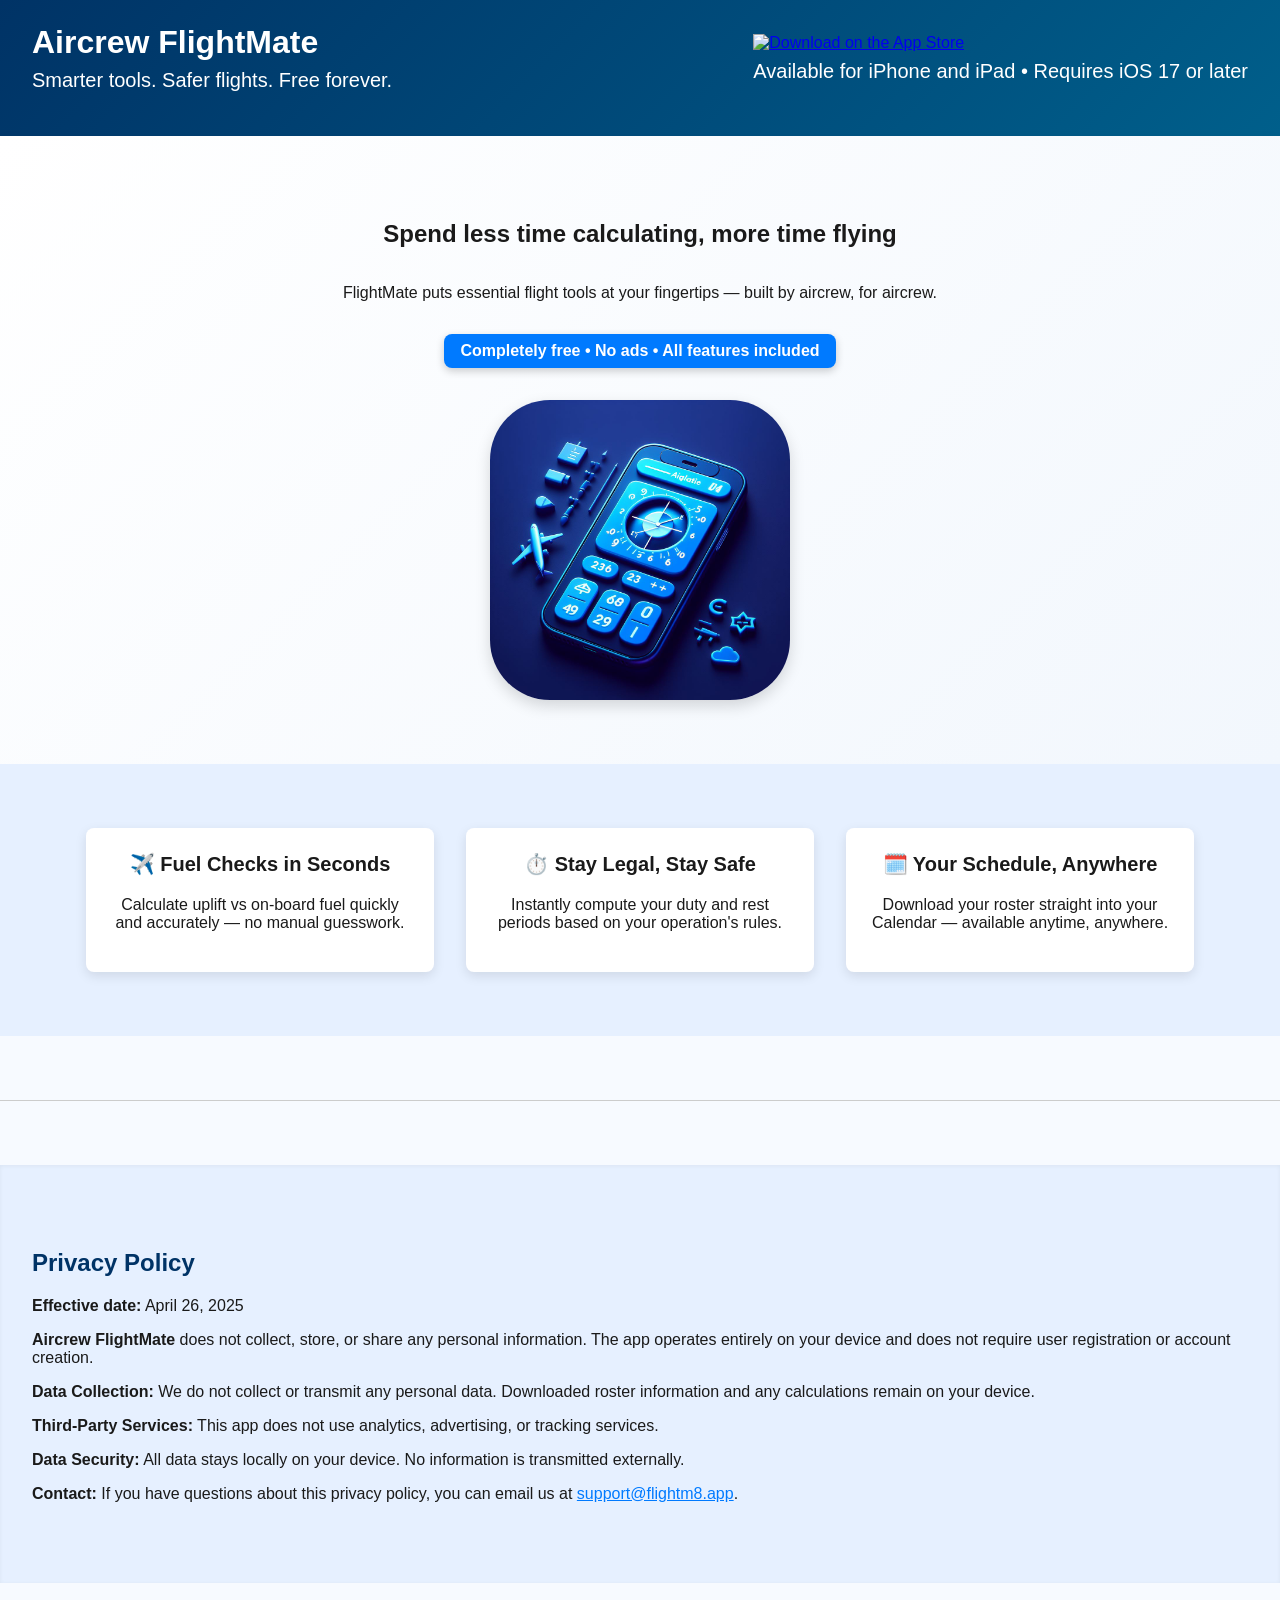
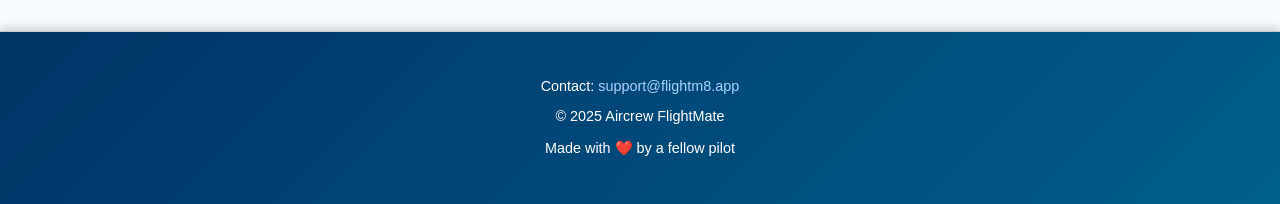
==== index.html @ 47597fb9 "Update index.html" ====
<!DOCTYPE html>
<html lang="en">
<head>
  <meta charset="UTF-8" />
  <meta name="viewport" content="width=device-width, initial-scale=1.0" />
  <title>Aircrew FlightMate</title>
  <style>
    body {
      font-family: -apple-system, BlinkMacSystemFont, 'Segoe UI', Roboto, Oxygen, Ubuntu, Cantarell, 'Open Sans', 'Helvetica Neue', sans-serif;
      margin: 0;
      padding: 0;
      background: #f7faff;
      color: #1a1a1a;
    }
    header {
      background: linear-gradient(135deg, #003366, #005f8b);
      color: white;
      padding: 1.5rem 2rem;
      display: flex;
      flex-direction: column;
      align-items: center;
      text-align: center;
      box-shadow: 0 4px 12px rgba(0, 0, 0, 0.15);
    }
    header h1 {
      font-size: 2rem;
      margin: 0;
    }
    header p {
      margin-top: 0.5rem;
      font-size: 1.25rem;
      font-weight: 400;
    }
    header .appstore-badge {
      margin-top: 1rem;
    }
    @media (min-width: 600px) {
      header {
        flex-direction: row;
        justify-content: space-between;
        align-items: center;
        text-align: left;
      }
      header .appstore-badge {
        margin-top: 0;
      }
    }
    .hero {
      display: flex;
      flex-direction: column;
      align-items: center;
      text-align: center;
      padding: 4rem 2rem;
      background: linear-gradient(135deg, #ffffff, #f2f7fd);
      box-shadow: 0 4px 12px rgba(0, 0, 0, 0.05);
    }
    .hero img {
      width: 300px;
      height: 300px;
      margin-top: 2rem;
      border-radius: 20%;
      box-shadow: 0 6px 15px rgba(0, 0, 0, 0.15);
      object-fit: cover;
      animation: float 6s ease-in-out infinite;
    }
    .hero .free-badge {
      background: #007aff;
      color: white;
      padding: 0.5rem 1rem;
      border-radius: 8px;
      margin-top: 1rem;
      font-weight: 600;
      display: inline-block;
      box-shadow: 0 3px 8px rgba(0, 0, 0, 0.2);
    }
    @keyframes float {
      0% { transform: translatey(0px); }
      50% { transform: translatey(-8px); }
      100% { transform: translatey(0px); }
    }
    .features {
      display: flex;
      flex-wrap: wrap;
      justify-content: center;
      padding: 3rem 2rem;
      background: #e6f0ff;
    }
    .feature {
      max-width: 300px;
      margin: 1rem;
      background: white;
      border-radius: 8px;
      padding: 1.5rem;
      text-align: center;
      box-shadow: 0 4px 12px rgba(0, 0, 0, 0.1);
      transition: transform 0.3s ease, box-shadow 0.3s ease;
    }
    .feature:hover {
      transform: translateY(-5px);
      box-shadow: 0 8px 20px rgba(0, 0, 0, 0.15);
    }
    .feature h3 {
      margin-top: 0;
      font-size: 1.25rem;
    }
    footer {
      background: linear-gradient(135deg, #003366, #005f8b);
      color: white;
      padding: 2rem;
      text-align: center;
      margin-top: 3rem;
      border-top: 1px solid #ccc;
      font-size: 0.9rem;
      box-shadow: 0 -4px 8px rgba(0, 0, 0, 0.15);
    }
    footer a {
      color: #aad4ff;
      text-decoration: none;
    }
    hr {
      border: none;
      border-top: 1px solid #ccc;
      margin: 4rem 0;
    }
    section#privacy {
      padding: 4rem 2rem;
      background: #e6f0ff;
      text-align: left;
      box-shadow: inset 0 1px 4px rgba(0, 0, 0, 0.05);
    }
    section#privacy h2 {
      color: #003366;
    }
  </style>
</head>
<body>
  <header>
    <div>
      <h1>Aircrew FlightMate</h1>
      <p>Smarter tools. Safer flights. Free forever.</p>
    </div>
    <div class="appstore-badge">
      <a href="https://apps.apple.com/app/id6739976699" target="_blank" rel="noopener">
        <img src="https://tools.applemediaservices.com/api/badges/download-on-the-app-store/black/en-us?size=250x83" alt="Download on the App Store">
      </a>
      <p>Available for iPhone and iPad • Requires iOS 17 or later</p>
    </div>
  </header>

  <section class="hero">
    <h2>Spend less time calculating, more time flying</h2>
    <p>FlightMate puts essential flight tools at your fingertips — built by aircrew, for aircrew.</p>
    <div class="free-badge">Completely free • No ads • All features included</div>
    <img src="icon.jpg" alt="App Icon" />
  </section>

  <section class="features">
    <div class="feature">
      <h3>✈️ Fuel Checks in Seconds</h3>
      <p>Calculate uplift vs on-board fuel quickly and accurately — no manual guesswork.</p>
    </div>
    <div class="feature">
      <h3>⏱️ Stay Legal, Stay Safe</h3>
      <p>Instantly compute your duty and rest periods based on your operation's rules.</p>
    </div>
    <div class="feature">
      <h3>🗓️ Your Schedule, Anywhere</h3>
      <p>Download your roster straight into your Calendar — available anytime, anywhere.</p>
    </div>
  </section>

  <hr>

  <section id="privacy">
    <h2>Privacy Policy</h2>
    <p><strong>Effective date:</strong> April 26, 2025</p>
    <p><strong>Aircrew FlightMate</strong> does not collect, store, or share any personal information. The app operates entirely on your device and does not require user registration or account creation.</p>
    <p><strong>Data Collection:</strong> We do not collect or transmit any personal data. Downloaded roster information and any calculations remain on your device.</p>
    <p><strong>Third-Party Services:</strong> This app does not use analytics, advertising, or tracking services.</p>
    <p><strong>Data Security:</strong> All data stays locally on your device. No information is transmitted externally.</p>
    <p><strong>Contact:</strong> If you have questions about this privacy policy, you can email us at <a href="mailto:support@flightm8.app" style="color: #007aff;">support@flightm8.app</a>.</p>
  </section>

  <footer>
    <p>Contact: <a href="mailto:support@flightm8.app">support@flightm8.app</a></p>
    <p>&copy; 2025 Aircrew FlightMate</p>
    <p style="margin-top: 1rem;">Made with ❤️ by a fellow pilot</p>
  </footer>
</body>
</html>
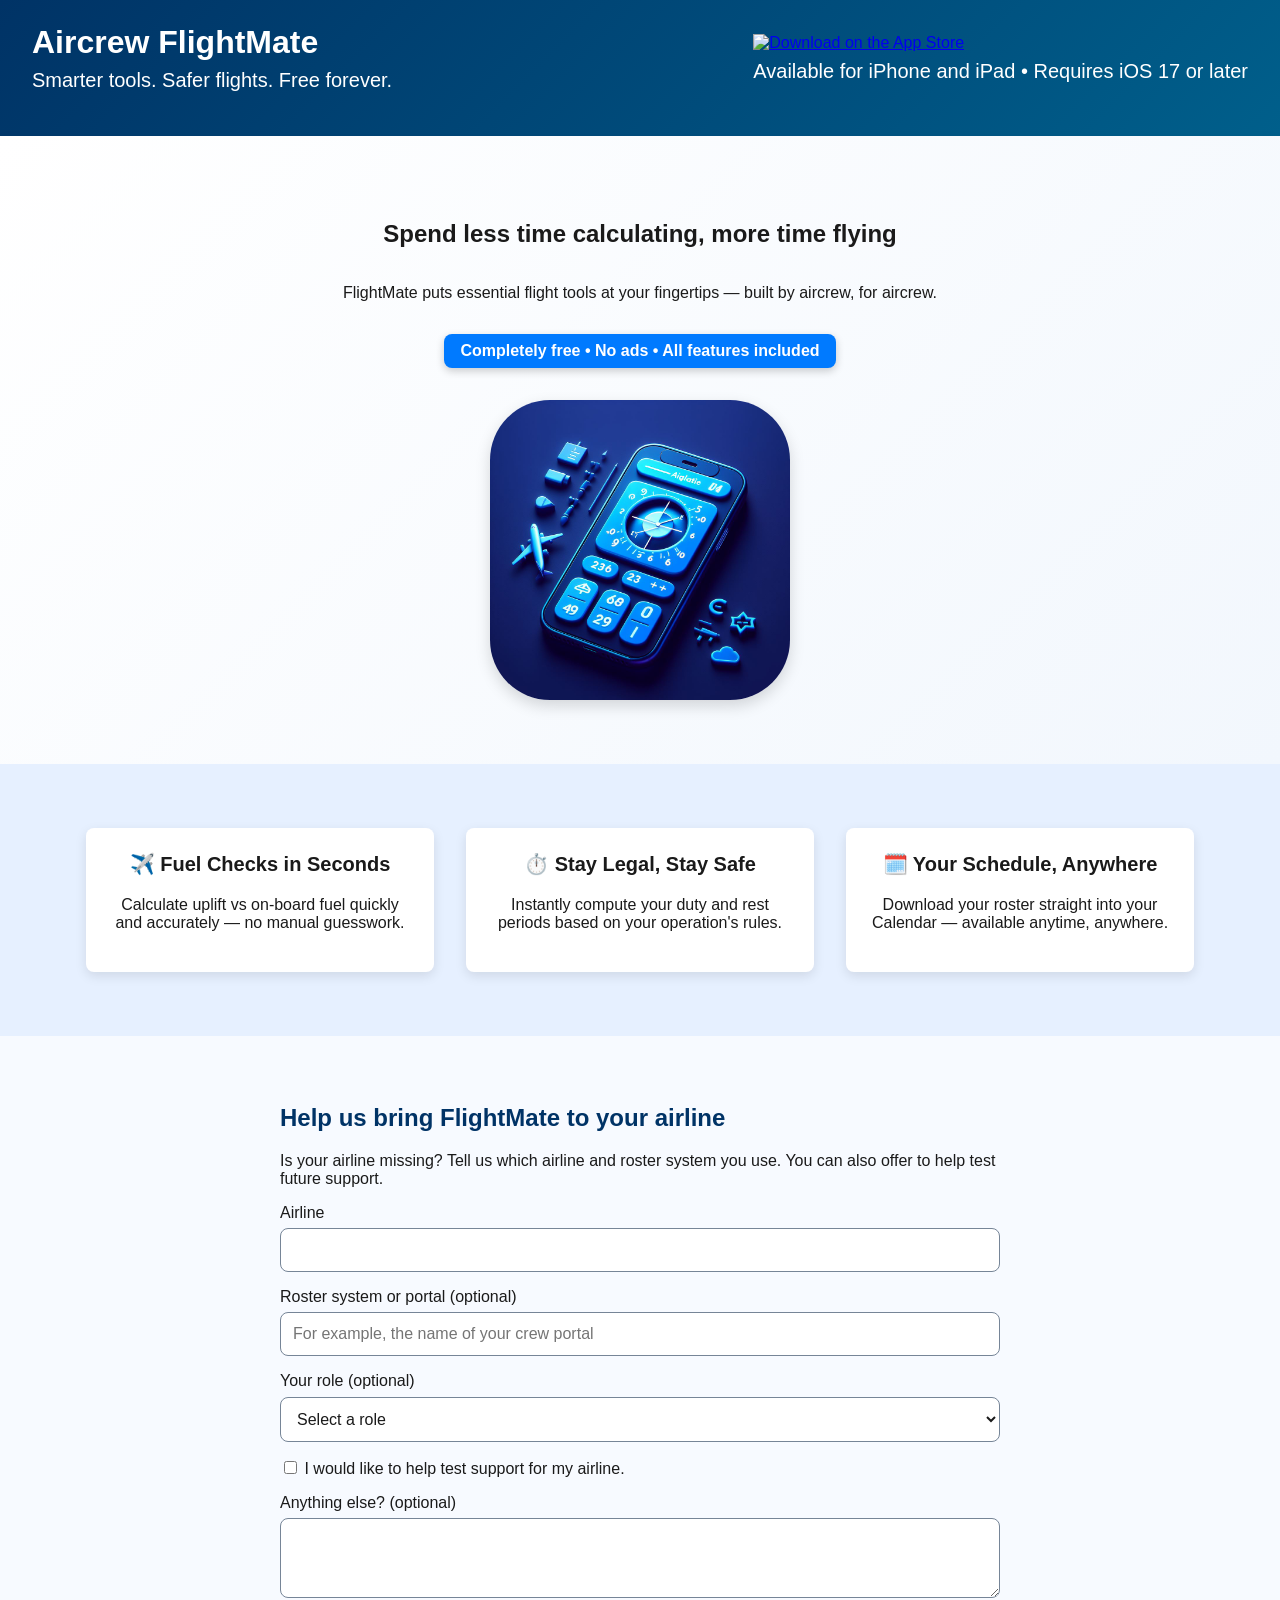
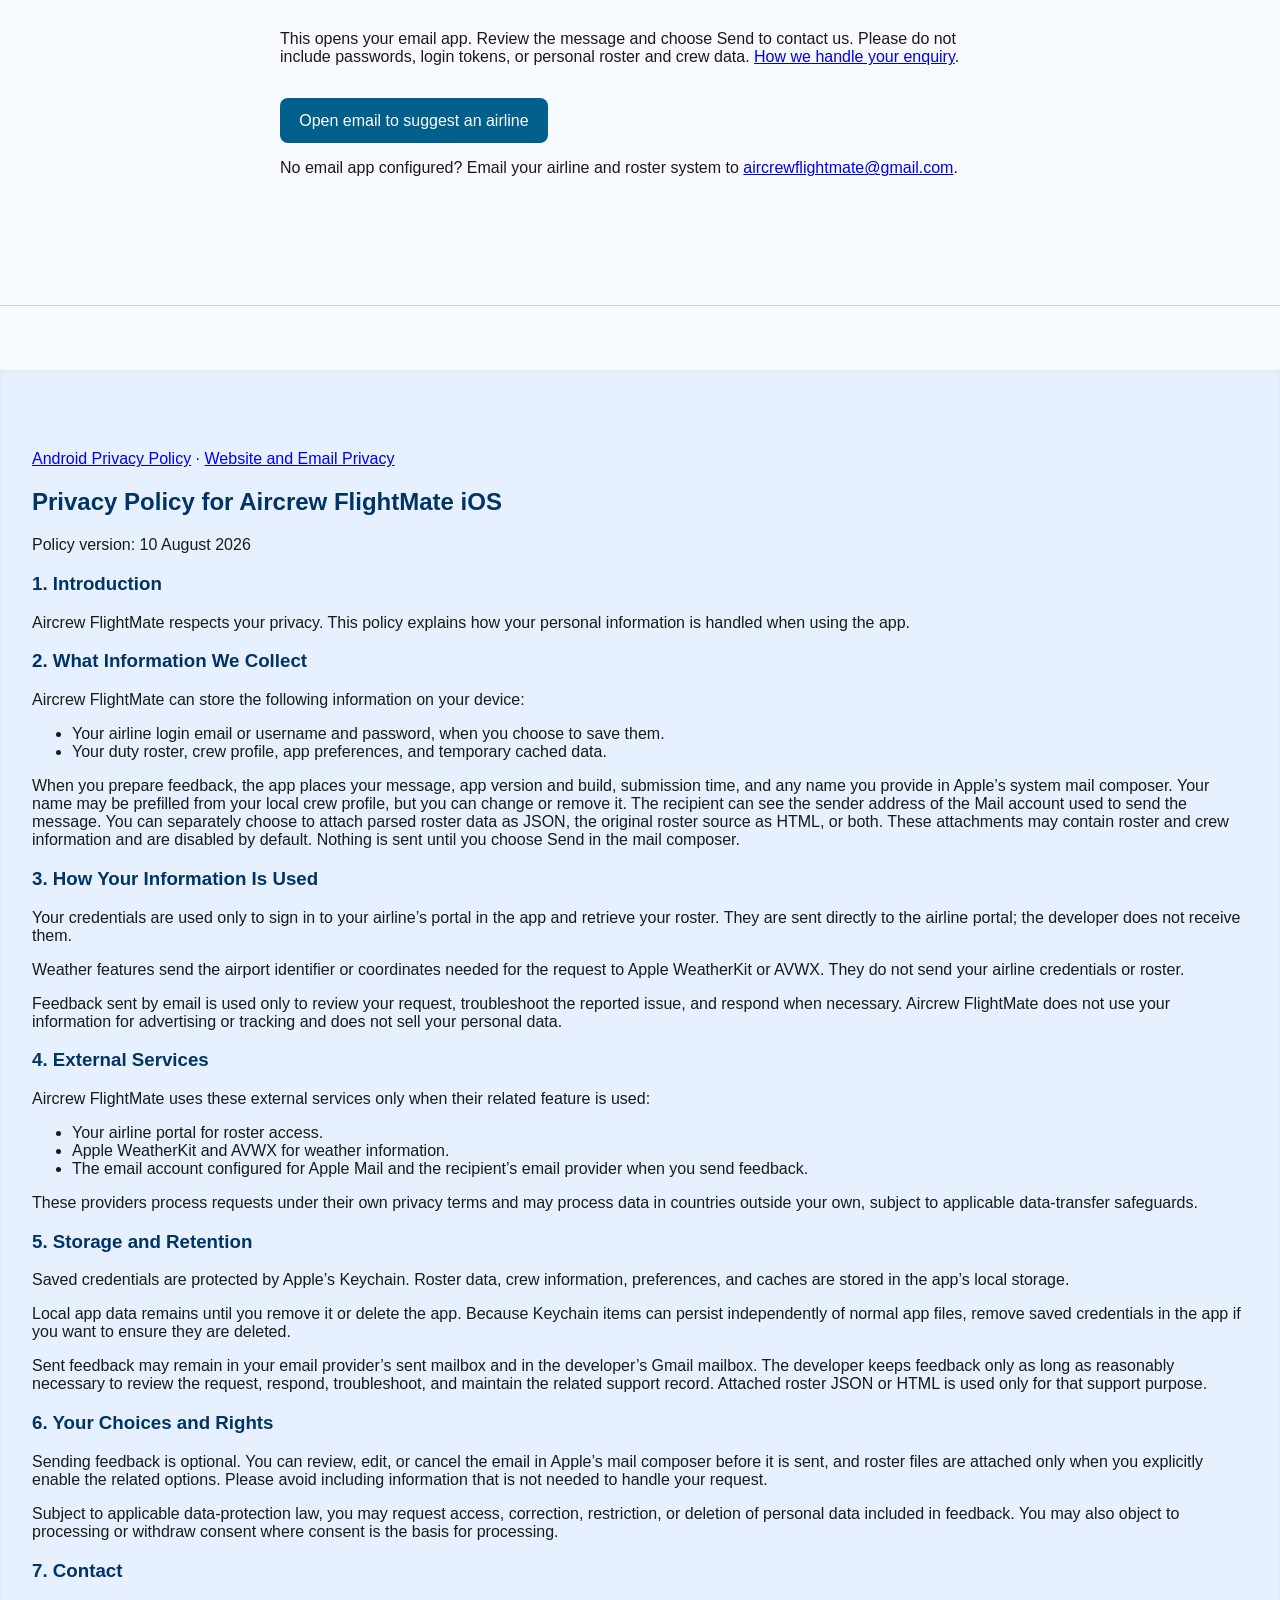
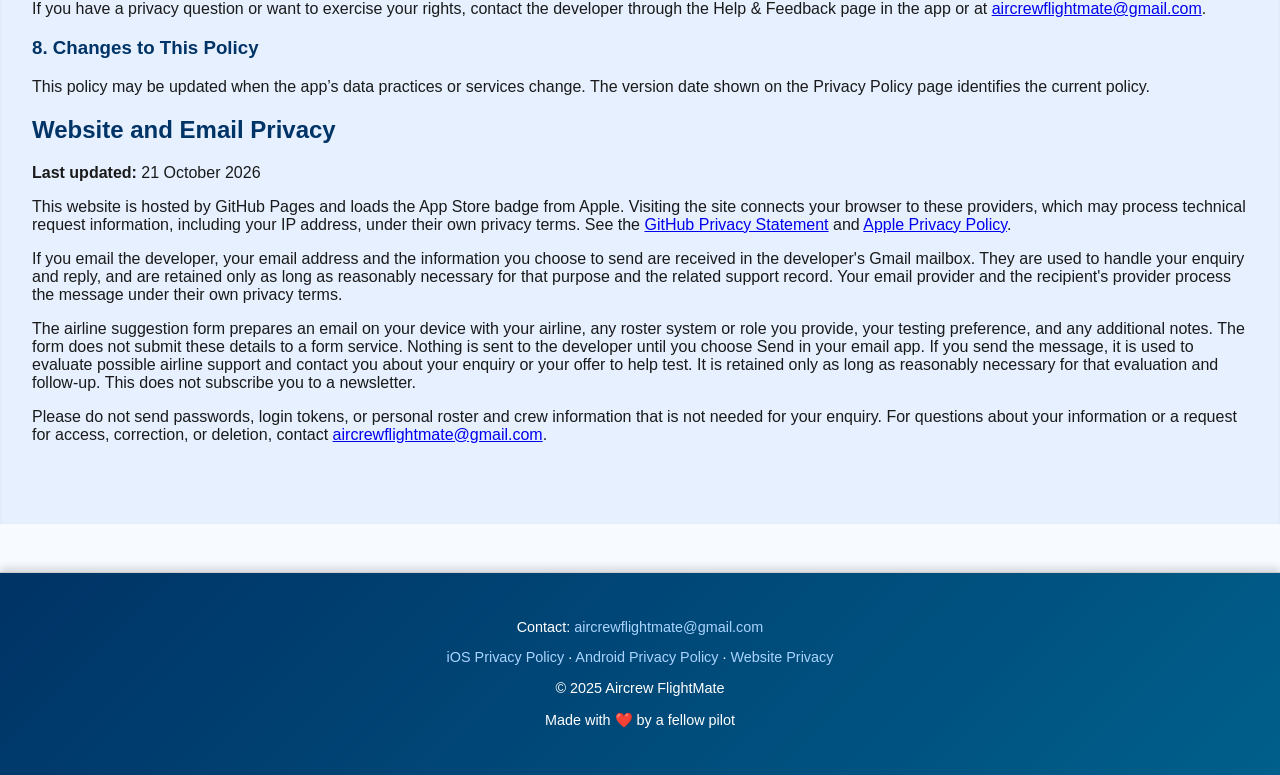
==== commit c9a441ae: "Update privacy policies and add airline suggestions Align the iOS privacy policy with the app projec" ====
--- a/index.html
+++ b/index.html
@@ -128,9 +128,41 @@
       text-align: left;
       box-shadow: inset 0 1px 4px rgba(0, 0, 0, 0.05);
     }
-    section#privacy h2 {
+    section#privacy h2, section#privacy h3 {
       color: #003366;
     }
+    .airline-request {
+      max-width: 720px;
+      margin: 0 auto;
+      padding: 3rem 2rem;
+    }
+    .airline-request h2 { color: #003366; }
+    .airline-request form { display: grid; gap: 1rem; }
+    .airline-request label { display: grid; gap: 0.4rem; }
+    .airline-request input[type="text"],
+    .airline-request select,
+    .airline-request textarea {
+      box-sizing: border-box;
+      width: 100%;
+      padding: 0.75rem;
+      border: 1px solid #768597;
+      border-radius: 8px;
+      background: white;
+      color: inherit;
+      font: inherit;
+    }
+    .airline-request .tester-choice { display: block; }
+    .airline-request button {
+      justify-self: start;
+      padding: 0.85rem 1.2rem;
+      border: 0;
+      border-radius: 8px;
+      background: #005f8b;
+      color: white;
+      font: inherit;
+      cursor: pointer;
+    }
+    .airline-request :focus-visible { outline: 3px solid #007aff; outline-offset: 3px; }
   </style>
 </head>
 <body>
@@ -169,22 +201,119 @@
     </div>
   </section>
 
+  <section class="airline-request" id="suggest-airline" aria-labelledby="airline-heading">
+    <h2 id="airline-heading">Help us bring FlightMate to your airline</h2>
+    <p>Is your airline missing? Tell us which airline and roster system you use. You can also offer to help test future support.</p>
+    <form id="airline-form" action="mailto:aircrewflightmate@gmail.com" method="post" enctype="text/plain" aria-describedby="airline-email-note">
+      <label for="airline">Airline
+        <input id="airline" name="airline" type="text" required pattern=".*\S.*" title="Enter your airline's name." maxlength="100" autocomplete="organization">
+      </label>
+      <label for="roster-system">Roster system or portal (optional)
+        <input id="roster-system" name="roster-system" type="text" maxlength="120" placeholder="For example, the name of your crew portal">
+      </label>
+      <label for="crew-role">Your role (optional)
+        <select id="crew-role" name="crew-role">
+          <option value="">Select a role</option>
+          <option>Pilot</option>
+          <option>Cabin crew</option>
+          <option>Other</option>
+        </select>
+      </label>
+      <label class="tester-choice" for="help-test">
+        <input id="help-test" name="help-test" type="checkbox"> I would like to help test support for my airline.
+      </label>
+      <label for="airline-notes">Anything else? (optional)
+        <textarea id="airline-notes" name="airline-notes" rows="3" maxlength="600"></textarea>
+      </label>
+      <p id="airline-email-note">This opens your email app. Review the message and choose Send to contact us. Please do not include passwords, login tokens, or personal roster and crew data. <a href="#website-privacy">How we handle your enquiry</a>.</p>
+      <button type="submit">Open email to suggest an airline</button>
+    </form>
+    <p>No email app configured? Email your airline and roster system to <a href="mailto:aircrewflightmate@gmail.com?subject=New%20airline%20support%20request">aircrewflightmate@gmail.com</a>.</p>
+  </section>
+
   <hr>
 
   <section id="privacy">
-    <h2>Privacy Policy</h2>
-    <p><strong>Effective date:</strong> April 26, 2025</p>
-    <p><strong>Aircrew FlightMate</strong> does not collect, store, or share any personal information. The app operates entirely on your device and does not require user registration or account creation.</p>
-    <p><strong>Data Collection:</strong> We do not collect or transmit any personal data. Downloaded roster information and any calculations remain on your device.</p>
-    <p><strong>Third-Party Services:</strong> This app does not use analytics, advertising, or tracking services.</p>
-    <p><strong>Data Security:</strong> All data stays locally on your device. No information is transmitted externally.</p>
-    <p><strong>Contact:</strong> If you have questions about this privacy policy, you can email us at <a href="mailto:support@flightm8.app" style="color: #007aff;">support@flightm8.app</a>.</p>
+    <p><a href="privacy-android.html">Android Privacy Policy</a> · <a href="#website-privacy">Website and Email Privacy</a></p>
+    <h2>Privacy Policy for Aircrew FlightMate iOS</h2>
+    <p class="date">Policy version: 10 August 2026</p>
+
+    <h3>1. Introduction</h3>
+    <p>Aircrew FlightMate respects your privacy. This policy explains how your personal information is handled when using the app.</p>
+
+    <h3>2. What Information We Collect</h3>
+    <p>Aircrew FlightMate can store the following information on your device:</p>
+    <ul>
+      <li>Your airline login email or username and password, when you choose to save them.</li>
+      <li>Your duty roster, crew profile, app preferences, and temporary cached data.</li>
+    </ul>
+    <p>When you prepare feedback, the app places your message, app version and build, submission time, and any name you provide in Apple’s system mail composer. Your name may be prefilled from your local crew profile, but you can change or remove it. The recipient can see the sender address of the Mail account used to send the message. You can separately choose to attach parsed roster data as JSON, the original roster source as HTML, or both. These attachments may contain roster and crew information and are disabled by default. Nothing is sent until you choose Send in the mail composer.</p>
+
+    <h3>3. How Your Information Is Used</h3>
+    <p>Your credentials are used only to sign in to your airline’s portal in the app and retrieve your roster. They are sent directly to the airline portal; the developer does not receive them.</p>
+    <p>Weather features send the airport identifier or coordinates needed for the request to Apple WeatherKit or AVWX. They do not send your airline credentials or roster.</p>
+    <p>Feedback sent by email is used only to review your request, troubleshoot the reported issue, and respond when necessary. Aircrew FlightMate does not use your information for advertising or tracking and does not sell your personal data.</p>
+
+    <h3>4. External Services</h3>
+    <p>Aircrew FlightMate uses these external services only when their related feature is used:</p>
+    <ul>
+      <li>Your airline portal for roster access.</li>
+      <li>Apple WeatherKit and AVWX for weather information.</li>
+      <li>The email account configured for Apple Mail and the recipient’s email provider when you send feedback.</li>
+    </ul>
+    <p>These providers process requests under their own privacy terms and may process data in countries outside your own, subject to applicable data-transfer safeguards.</p>
+
+    <h3>5. Storage and Retention</h3>
+    <p>Saved credentials are protected by Apple’s Keychain. Roster data, crew information, preferences, and caches are stored in the app’s local storage.</p>
+    <p>Local app data remains until you remove it or delete the app. Because Keychain items can persist independently of normal app files, remove saved credentials in the app if you want to ensure they are deleted.</p>
+    <p>Sent feedback may remain in your email provider’s sent mailbox and in the developer’s Gmail mailbox. The developer keeps feedback only as long as reasonably necessary to review the request, respond, troubleshoot, and maintain the related support record. Attached roster JSON or HTML is used only for that support purpose.</p>
+
+    <h3>6. Your Choices and Rights</h3>
+    <p>Sending feedback is optional. You can review, edit, or cancel the email in Apple’s mail composer before it is sent, and roster files are attached only when you explicitly enable the related options. Please avoid including information that is not needed to handle your request.</p>
+    <p>Subject to applicable data-protection law, you may request access, correction, restriction, or deletion of personal data included in feedback. You may also object to processing or withdraw consent where consent is the basis for processing.</p>
+
+    <h3>7. Contact</h3>
+    <p>If you have a privacy question or want to exercise your rights, contact the developer through the Help &amp; Feedback page in the app or at <a href="mailto:aircrewflightmate@gmail.com">aircrewflightmate@gmail.com</a>.</p>
+
+    <h3>8. Changes to This Policy</h3>
+    <p>This policy may be updated when the app’s data practices or services change. The version date shown on the Privacy Policy page identifies the current policy.</p>
+
+    <h2 id="website-privacy">Website and Email Privacy</h2>
+    <p><strong>Last updated:</strong> 21 October 2026</p>
+    <p>This website is hosted by GitHub Pages and loads the App Store badge from Apple. Visiting the site connects your browser to these providers, which may process technical request information, including your IP address, under their own privacy terms. See the <a href="https://docs.github.com/en/site-policy/privacy-policies/github-general-privacy-statement">GitHub Privacy Statement</a> and <a href="https://www.apple.com/legal/privacy/">Apple Privacy Policy</a>.</p>
+    <p>If you email the developer, your email address and the information you choose to send are received in the developer's Gmail mailbox. They are used to handle your enquiry and reply, and are retained only as long as reasonably necessary for that purpose and the related support record. Your email provider and the recipient's provider process the message under their own privacy terms.</p>
+    <p>The airline suggestion form prepares an email on your device with your airline, any roster system or role you provide, your testing preference, and any additional notes. The form does not submit these details to a form service. Nothing is sent to the developer until you choose Send in your email app. If you send the message, it is used to evaluate possible airline support and contact you about your enquiry or your offer to help test. It is retained only as long as reasonably necessary for that evaluation and follow-up. This does not subscribe you to a newsletter.</p>
+    <p>Please do not send passwords, login tokens, or personal roster and crew information that is not needed for your enquiry. For questions about your information or a request for access, correction, or deletion, contact <a href="mailto:aircrewflightmate@gmail.com">aircrewflightmate@gmail.com</a>.</p>
   </section>
 
   <footer>
-    <p>Contact: <a href="mailto:support@flightm8.app">support@flightm8.app</a></p>
+    <p>Contact: <a href="mailto:aircrewflightmate@gmail.com">aircrewflightmate@gmail.com</a></p>
+    <p><a href="#privacy">iOS Privacy Policy</a> · <a href="privacy-android.html">Android Privacy Policy</a> · <a href="#website-privacy">Website Privacy</a></p>
     <p>&copy; 2025 Aircrew FlightMate</p>
     <p style="margin-top: 1rem;">Made with ❤️ by a fellow pilot</p>
   </footer>
+  <script>
+    /** Opens a user-reviewable airline enquiry in the visitor's email app without submitting form data to a server. */
+    function prepareAirlineEmail(event) {
+      event.preventDefault();
+      const form = event.currentTarget;
+      const fields = new FormData(form);
+      const body = [
+        'Hello Aircrew FlightMate,',
+        '',
+        'I would like to suggest support for this airline:',
+        'Airline: ' + fields.get('airline').trim(),
+        'Roster system or portal: ' + (fields.get('roster-system').trim() || 'Not provided'),
+        'Role: ' + (fields.get('crew-role') || 'Not provided'),
+        'I would like to help test: ' + (fields.has('help-test') ? 'Yes' : 'No'),
+        '',
+        'Additional notes:',
+        fields.get('airline-notes').trim() || 'None'
+      ].join('\r\n');
+      window.location.href = 'mailto:aircrewflightmate@gmail.com?subject='
+        + encodeURIComponent('New airline support request') + '&body=' + encodeURIComponent(body);
+    }
+    document.getElementById('airline-form').addEventListener('submit', prepareAirlineEmail);
+  </script>
 </body>
 </html>
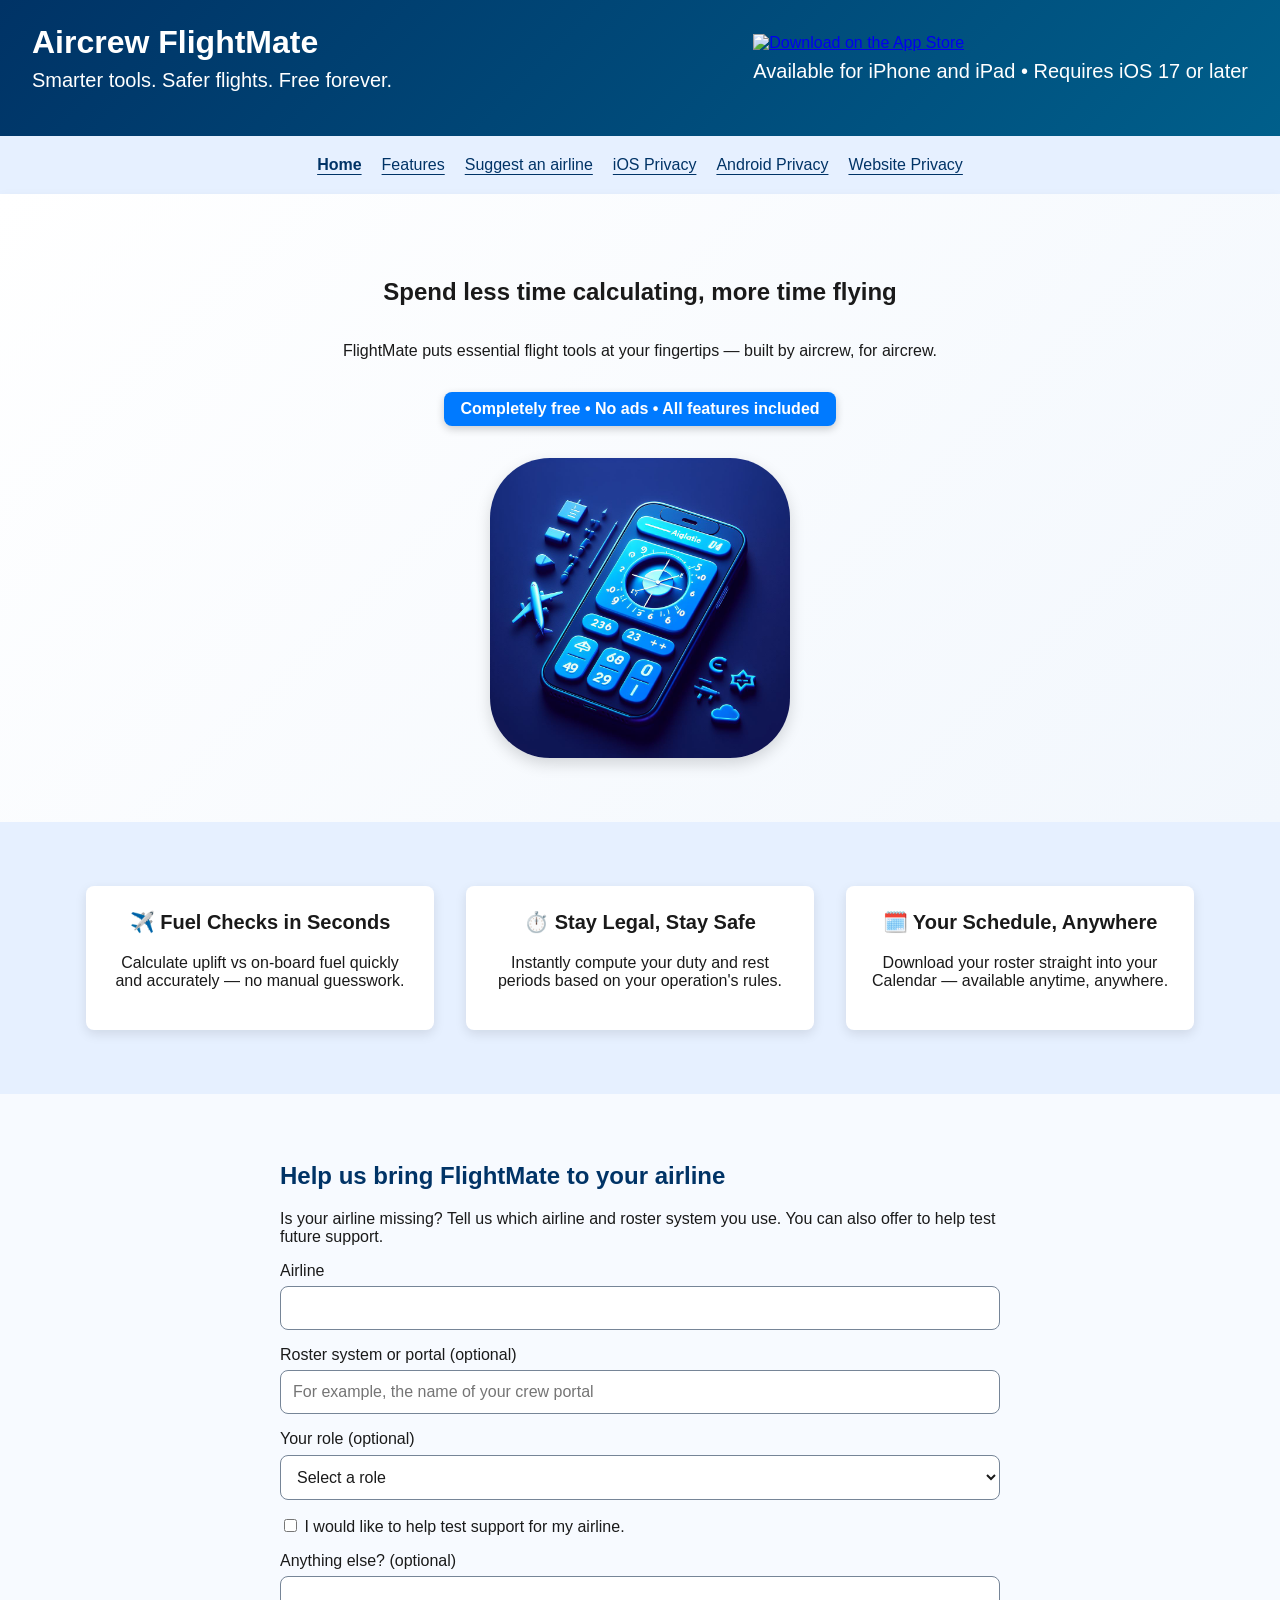
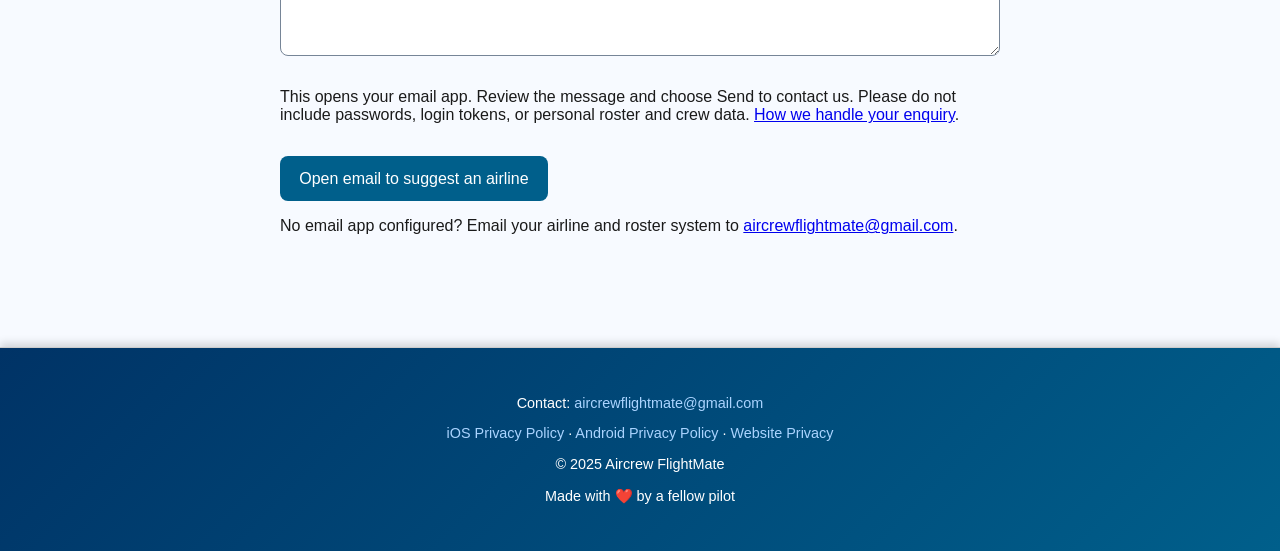
==== commit c3bfc5b8: "Separate privacy pages and add site navigation Move iOS and website privacy notices to dedicated pag" ====
--- a/index.html
+++ b/index.html
@@ -4,166 +4,7 @@
   <meta charset="UTF-8" />
   <meta name="viewport" content="width=device-width, initial-scale=1.0" />
   <title>Aircrew FlightMate</title>
-  <style>
-    body {
-      font-family: -apple-system, BlinkMacSystemFont, 'Segoe UI', Roboto, Oxygen, Ubuntu, Cantarell, 'Open Sans', 'Helvetica Neue', sans-serif;
-      margin: 0;
-      padding: 0;
-      background: #f7faff;
-      color: #1a1a1a;
-    }
-    header {
-      background: linear-gradient(135deg, #003366, #005f8b);
-      color: white;
-      padding: 1.5rem 2rem;
-      display: flex;
-      flex-direction: column;
-      align-items: center;
-      text-align: center;
-      box-shadow: 0 4px 12px rgba(0, 0, 0, 0.15);
-    }
-    header h1 {
-      font-size: 2rem;
-      margin: 0;
-    }
-    header p {
-      margin-top: 0.5rem;
-      font-size: 1.25rem;
-      font-weight: 400;
-    }
-    header .appstore-badge {
-      margin-top: 1rem;
-    }
-    @media (min-width: 600px) {
-      header {
-        flex-direction: row;
-        justify-content: space-between;
-        align-items: center;
-        text-align: left;
-      }
-      header .appstore-badge {
-        margin-top: 0;
-      }
-    }
-    .hero {
-      display: flex;
-      flex-direction: column;
-      align-items: center;
-      text-align: center;
-      padding: 4rem 2rem;
-      background: linear-gradient(135deg, #ffffff, #f2f7fd);
-      box-shadow: 0 4px 12px rgba(0, 0, 0, 0.05);
-    }
-    .hero img {
-      width: 300px;
-      height: 300px;
-      margin-top: 2rem;
-      border-radius: 20%;
-      box-shadow: 0 6px 15px rgba(0, 0, 0, 0.15);
-      object-fit: cover;
-      animation: float 6s ease-in-out infinite;
-    }
-    .hero .free-badge {
-      background: #007aff;
-      color: white;
-      padding: 0.5rem 1rem;
-      border-radius: 8px;
-      margin-top: 1rem;
-      font-weight: 600;
-      display: inline-block;
-      box-shadow: 0 3px 8px rgba(0, 0, 0, 0.2);
-    }
-    @keyframes float {
-      0% { transform: translatey(0px); }
-      50% { transform: translatey(-8px); }
-      100% { transform: translatey(0px); }
-    }
-    .features {
-      display: flex;
-      flex-wrap: wrap;
-      justify-content: center;
-      padding: 3rem 2rem;
-      background: #e6f0ff;
-    }
-    .feature {
-      max-width: 300px;
-      margin: 1rem;
-      background: white;
-      border-radius: 8px;
-      padding: 1.5rem;
-      text-align: center;
-      box-shadow: 0 4px 12px rgba(0, 0, 0, 0.1);
-      transition: transform 0.3s ease, box-shadow 0.3s ease;
-    }
-    .feature:hover {
-      transform: translateY(-5px);
-      box-shadow: 0 8px 20px rgba(0, 0, 0, 0.15);
-    }
-    .feature h3 {
-      margin-top: 0;
-      font-size: 1.25rem;
-    }
-    footer {
-      background: linear-gradient(135deg, #003366, #005f8b);
-      color: white;
-      padding: 2rem;
-      text-align: center;
-      margin-top: 3rem;
-      border-top: 1px solid #ccc;
-      font-size: 0.9rem;
-      box-shadow: 0 -4px 8px rgba(0, 0, 0, 0.15);
-    }
-    footer a {
-      color: #aad4ff;
-      text-decoration: none;
-    }
-    hr {
-      border: none;
-      border-top: 1px solid #ccc;
-      margin: 4rem 0;
-    }
-    section#privacy {
-      padding: 4rem 2rem;
-      background: #e6f0ff;
-      text-align: left;
-      box-shadow: inset 0 1px 4px rgba(0, 0, 0, 0.05);
-    }
-    section#privacy h2, section#privacy h3 {
-      color: #003366;
-    }
-    .airline-request {
-      max-width: 720px;
-      margin: 0 auto;
-      padding: 3rem 2rem;
-    }
-    .airline-request h2 { color: #003366; }
-    .airline-request form { display: grid; gap: 1rem; }
-    .airline-request label { display: grid; gap: 0.4rem; }
-    .airline-request input[type="text"],
-    .airline-request select,
-    .airline-request textarea {
-      box-sizing: border-box;
-      width: 100%;
-      padding: 0.75rem;
-      border: 1px solid #768597;
-      border-radius: 8px;
-      background: white;
-      color: inherit;
-      font: inherit;
-    }
-    .airline-request .tester-choice { display: block; }
-    .airline-request button {
-      justify-self: start;
-      padding: 0.85rem 1.2rem;
-      border: 0;
-      border-radius: 8px;
-      background: #005f8b;
-      color: white;
-      font: inherit;
-      cursor: pointer;
-    }
-    .airline-request :focus-visible { outline: 3px solid #007aff; outline-offset: 3px; }
-  </style>
+  <link rel="stylesheet" href="styles.css">
 </head>
 <body>
   <header>
@@ -178,6 +19,16 @@
       <p>Available for iPhone and iPad • Requires iOS 17 or later</p>
     </div>
   </header>
+  <nav class="site-nav" aria-label="Main navigation">
+    <a href="./" aria-current="page">Home</a>
+    <a href="./#features">Features</a>
+    <a href="./#suggest-airline">Suggest an airline</a>
+    <a href="privacy-ios.html">iOS Privacy</a>
+    <a href="privacy-android.html">Android Privacy</a>
+    <a href="privacy-website.html">Website Privacy</a>
+  </nav>
+
+  <main>
 
   <section class="hero">
     <h2>Spend less time calculating, more time flying</h2>
@@ -186,7 +37,7 @@
     <img src="icon.jpg" alt="App Icon" />
   </section>
 
-  <section class="features">
+  <section class="features" id="features">
     <div class="feature">
       <h3>✈️ Fuel Checks in Seconds</h3>
       <p>Calculate uplift vs on-board fuel quickly and accurately — no manual guesswork.</p>
@@ -225,70 +76,17 @@
       <label for="airline-notes">Anything else? (optional)
         <textarea id="airline-notes" name="airline-notes" rows="3" maxlength="600"></textarea>
       </label>
-      <p id="airline-email-note">This opens your email app. Review the message and choose Send to contact us. Please do not include passwords, login tokens, or personal roster and crew data. <a href="#website-privacy">How we handle your enquiry</a>.</p>
+      <p id="airline-email-note">This opens your email app. Review the message and choose Send to contact us. Please do not include passwords, login tokens, or personal roster and crew data. <a href="privacy-website.html">How we handle your enquiry</a>.</p>
       <button type="submit">Open email to suggest an airline</button>
     </form>
     <p>No email app configured? Email your airline and roster system to <a href="mailto:aircrewflightmate@gmail.com?subject=New%20airline%20support%20request">aircrewflightmate@gmail.com</a>.</p>
   </section>
 
-  <hr>
-
-  <section id="privacy">
-    <p><a href="privacy-android.html">Android Privacy Policy</a> · <a href="#website-privacy">Website and Email Privacy</a></p>
-    <h2>Privacy Policy for Aircrew FlightMate iOS</h2>
-    <p class="date">Policy version: 10 August 2026</p>
-
-    <h3>1. Introduction</h3>
-    <p>Aircrew FlightMate respects your privacy. This policy explains how your personal information is handled when using the app.</p>
-
-    <h3>2. What Information We Collect</h3>
-    <p>Aircrew FlightMate can store the following information on your device:</p>
-    <ul>
-      <li>Your airline login email or username and password, when you choose to save them.</li>
-      <li>Your duty roster, crew profile, app preferences, and temporary cached data.</li>
-    </ul>
-    <p>When you prepare feedback, the app places your message, app version and build, submission time, and any name you provide in Apple’s system mail composer. Your name may be prefilled from your local crew profile, but you can change or remove it. The recipient can see the sender address of the Mail account used to send the message. You can separately choose to attach parsed roster data as JSON, the original roster source as HTML, or both. These attachments may contain roster and crew information and are disabled by default. Nothing is sent until you choose Send in the mail composer.</p>
-
-    <h3>3. How Your Information Is Used</h3>
-    <p>Your credentials are used only to sign in to your airline’s portal in the app and retrieve your roster. They are sent directly to the airline portal; the developer does not receive them.</p>
-    <p>Weather features send the airport identifier or coordinates needed for the request to Apple WeatherKit or AVWX. They do not send your airline credentials or roster.</p>
-    <p>Feedback sent by email is used only to review your request, troubleshoot the reported issue, and respond when necessary. Aircrew FlightMate does not use your information for advertising or tracking and does not sell your personal data.</p>
-
-    <h3>4. External Services</h3>
-    <p>Aircrew FlightMate uses these external services only when their related feature is used:</p>
-    <ul>
-      <li>Your airline portal for roster access.</li>
-      <li>Apple WeatherKit and AVWX for weather information.</li>
-      <li>The email account configured for Apple Mail and the recipient’s email provider when you send feedback.</li>
-    </ul>
-    <p>These providers process requests under their own privacy terms and may process data in countries outside your own, subject to applicable data-transfer safeguards.</p>
-
-    <h3>5. Storage and Retention</h3>
-    <p>Saved credentials are protected by Apple’s Keychain. Roster data, crew information, preferences, and caches are stored in the app’s local storage.</p>
-    <p>Local app data remains until you remove it or delete the app. Because Keychain items can persist independently of normal app files, remove saved credentials in the app if you want to ensure they are deleted.</p>
-    <p>Sent feedback may remain in your email provider’s sent mailbox and in the developer’s Gmail mailbox. The developer keeps feedback only as long as reasonably necessary to review the request, respond, troubleshoot, and maintain the related support record. Attached roster JSON or HTML is used only for that support purpose.</p>
-
-    <h3>6. Your Choices and Rights</h3>
-    <p>Sending feedback is optional. You can review, edit, or cancel the email in Apple’s mail composer before it is sent, and roster files are attached only when you explicitly enable the related options. Please avoid including information that is not needed to handle your request.</p>
-    <p>Subject to applicable data-protection law, you may request access, correction, restriction, or deletion of personal data included in feedback. You may also object to processing or withdraw consent where consent is the basis for processing.</p>
-
-    <h3>7. Contact</h3>
-    <p>If you have a privacy question or want to exercise your rights, contact the developer through the Help &amp; Feedback page in the app or at <a href="mailto:aircrewflightmate@gmail.com">aircrewflightmate@gmail.com</a>.</p>
-
-    <h3>8. Changes to This Policy</h3>
-    <p>This policy may be updated when the app’s data practices or services change. The version date shown on the Privacy Policy page identifies the current policy.</p>
-
-    <h2 id="website-privacy">Website and Email Privacy</h2>
-    <p><strong>Last updated:</strong> 21 October 2026</p>
-    <p>This website is hosted by GitHub Pages and loads the App Store badge from Apple. Visiting the site connects your browser to these providers, which may process technical request information, including your IP address, under their own privacy terms. See the <a href="https://docs.github.com/en/site-policy/privacy-policies/github-general-privacy-statement">GitHub Privacy Statement</a> and <a href="https://www.apple.com/legal/privacy/">Apple Privacy Policy</a>.</p>
-    <p>If you email the developer, your email address and the information you choose to send are received in the developer's Gmail mailbox. They are used to handle your enquiry and reply, and are retained only as long as reasonably necessary for that purpose and the related support record. Your email provider and the recipient's provider process the message under their own privacy terms.</p>
-    <p>The airline suggestion form prepares an email on your device with your airline, any roster system or role you provide, your testing preference, and any additional notes. The form does not submit these details to a form service. Nothing is sent to the developer until you choose Send in your email app. If you send the message, it is used to evaluate possible airline support and contact you about your enquiry or your offer to help test. It is retained only as long as reasonably necessary for that evaluation and follow-up. This does not subscribe you to a newsletter.</p>
-    <p>Please do not send passwords, login tokens, or personal roster and crew information that is not needed for your enquiry. For questions about your information or a request for access, correction, or deletion, contact <a href="mailto:aircrewflightmate@gmail.com">aircrewflightmate@gmail.com</a>.</p>
-  </section>
+  </main>
 
   <footer>
     <p>Contact: <a href="mailto:aircrewflightmate@gmail.com">aircrewflightmate@gmail.com</a></p>
-    <p><a href="#privacy">iOS Privacy Policy</a> · <a href="privacy-android.html">Android Privacy Policy</a> · <a href="#website-privacy">Website Privacy</a></p>
+    <p id="privacy"><a href="privacy-ios.html">iOS Privacy Policy</a> · <a href="privacy-android.html">Android Privacy Policy</a> · <a id="website-privacy" href="privacy-website.html">Website Privacy</a></p>
     <p>&copy; 2025 Aircrew FlightMate</p>
     <p style="margin-top: 1rem;">Made with ❤️ by a fellow pilot</p>
   </footer>
@@ -314,6 +112,17 @@
         + encodeURIComponent('New airline support request') + '&body=' + encodeURIComponent(body);
     }
     document.getElementById('airline-form').addEventListener('submit', prepareAirlineEmail);
+
+    /** Keeps previously published homepage privacy anchors pointing to their dedicated policy pages. */
+    function redirectLegacyPrivacyLink() {
+      const destination = {
+        '#privacy': 'privacy-ios.html',
+        '#website-privacy': 'privacy-website.html'
+      }[window.location.hash];
+      if (destination) window.location.replace(destination);
+    }
+    redirectLegacyPrivacyLink();
+    window.addEventListener('hashchange', redirectLegacyPrivacyLink);
   </script>
 </body>
 </html>
--- a/styles.css
+++ b/styles.css
@@ -0,0 +1,161 @@
+body {
+  font-family: -apple-system, BlinkMacSystemFont, 'Segoe UI', Roboto, Oxygen, Ubuntu, Cantarell, 'Open Sans', 'Helvetica Neue', sans-serif;
+  margin: 0;
+  padding: 0;
+  background: #f7faff;
+  color: #1a1a1a;
+}
+header {
+  background: linear-gradient(135deg, #003366, #005f8b);
+  color: white;
+  padding: 1.5rem 2rem;
+  display: flex;
+  flex-direction: column;
+  align-items: center;
+  text-align: center;
+  box-shadow: 0 4px 12px rgba(0, 0, 0, 0.15);
+}
+header h1 {
+  font-size: 2rem;
+  margin: 0;
+}
+header p {
+  margin-top: 0.5rem;
+  font-size: 1.25rem;
+  font-weight: 400;
+}
+header .appstore-badge {
+  margin-top: 1rem;
+}
+@media (min-width: 600px) {
+  header {
+    flex-direction: row;
+    justify-content: space-between;
+    align-items: center;
+    text-align: left;
+  }
+  header .appstore-badge {
+    margin-top: 0;
+  }
+}
+.hero {
+  display: flex;
+  flex-direction: column;
+  align-items: center;
+  text-align: center;
+  padding: 4rem 2rem;
+  background: linear-gradient(135deg, #ffffff, #f2f7fd);
+  box-shadow: 0 4px 12px rgba(0, 0, 0, 0.05);
+}
+.hero img {
+  width: 300px;
+  height: 300px;
+  margin-top: 2rem;
+  border-radius: 20%;
+  box-shadow: 0 6px 15px rgba(0, 0, 0, 0.15);
+  object-fit: cover;
+  animation: float 6s ease-in-out infinite;
+}
+.hero .free-badge {
+  background: #007aff;
+  color: white;
+  padding: 0.5rem 1rem;
+  border-radius: 8px;
+  margin-top: 1rem;
+  font-weight: 600;
+  display: inline-block;
+  box-shadow: 0 3px 8px rgba(0, 0, 0, 0.2);
+}
+@keyframes float {
+  0% { transform: translatey(0px); }
+  50% { transform: translatey(-8px); }
+  100% { transform: translatey(0px); }
+}
+.features {
+  display: flex;
+  flex-wrap: wrap;
+  justify-content: center;
+  padding: 3rem 2rem;
+  background: #e6f0ff;
+}
+.feature {
+  max-width: 300px;
+  margin: 1rem;
+  background: white;
+  border-radius: 8px;
+  padding: 1.5rem;
+  text-align: center;
+  box-shadow: 0 4px 12px rgba(0, 0, 0, 0.1);
+  transition: transform 0.3s ease, box-shadow 0.3s ease;
+}
+.feature:hover {
+  transform: translateY(-5px);
+  box-shadow: 0 8px 20px rgba(0, 0, 0, 0.15);
+}
+.feature h3 {
+  margin-top: 0;
+  font-size: 1.25rem;
+}
+footer {
+  background: linear-gradient(135deg, #003366, #005f8b);
+  color: white;
+  padding: 2rem;
+  text-align: center;
+  margin-top: 3rem;
+  border-top: 1px solid #ccc;
+  font-size: 0.9rem;
+  box-shadow: 0 -4px 8px rgba(0, 0, 0, 0.15);
+}
+footer a {
+  color: #aad4ff;
+  text-decoration: none;
+}
+
+.airline-request {
+  max-width: 720px;
+  margin: 0 auto;
+  padding: 3rem 2rem;
+}
+.airline-request h2 { color: #003366; }
+.airline-request form { display: grid; gap: 1rem; }
+.airline-request label { display: grid; gap: 0.4rem; }
+.airline-request input[type="text"],
+.airline-request select,
+.airline-request textarea {
+  box-sizing: border-box;
+  width: 100%;
+  padding: 0.75rem;
+  border: 1px solid #768597;
+  border-radius: 8px;
+  background: white;
+  color: inherit;
+  font: inherit;
+}
+.airline-request .tester-choice { display: block; }
+.airline-request button {
+  justify-self: start;
+  padding: 0.85rem 1.2rem;
+  border: 0;
+  border-radius: 8px;
+  background: #005f8b;
+  color: white;
+  font: inherit;
+  cursor: pointer;
+}
+.airline-request :focus-visible, a:focus-visible { outline: 3px solid #007aff; outline-offset: 3px; }
+.site-nav {
+  display: flex;
+  flex-wrap: wrap;
+  justify-content: center;
+  gap: 0.5rem 1.25rem;
+  padding: 1rem 1.25rem;
+  background: #e6f0ff;
+}
+.site-nav a { color: #003366; padding: 0.25rem 0; text-underline-offset: 0.25rem; }
+.site-nav a[aria-current="page"] { font-weight: 700; }
+.brand { color: white; font-size: 2rem; font-weight: 700; text-decoration: none; }
+.policy { max-width: 48rem; margin: 2.5rem auto; padding: 0 1.25rem; line-height: 1.65; overflow-wrap: anywhere; }
+.policy h1, .policy h2 { color: #003366; line-height: 1.25; }
+.policy h2 { margin-top: 2.25rem; }
+.policy a { color: #005f8b; }
+.policy .date { color: #526572; }
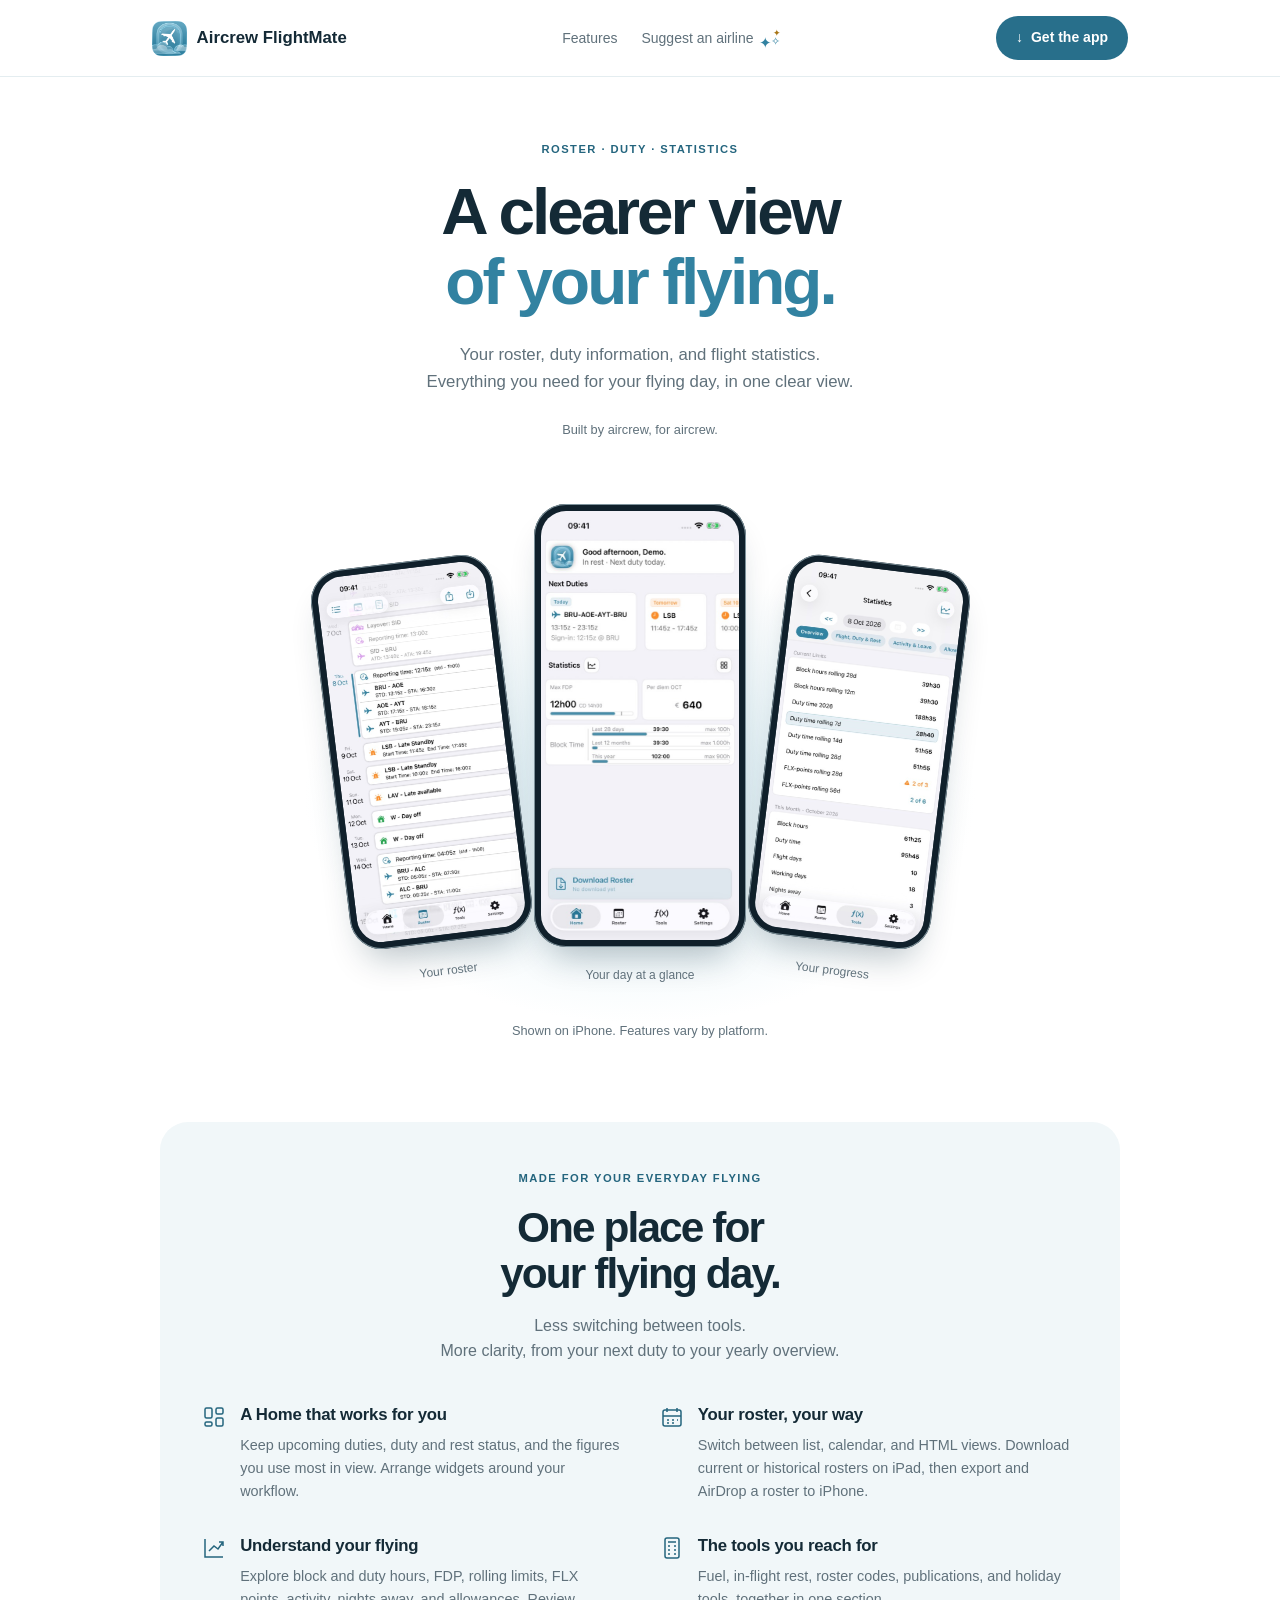
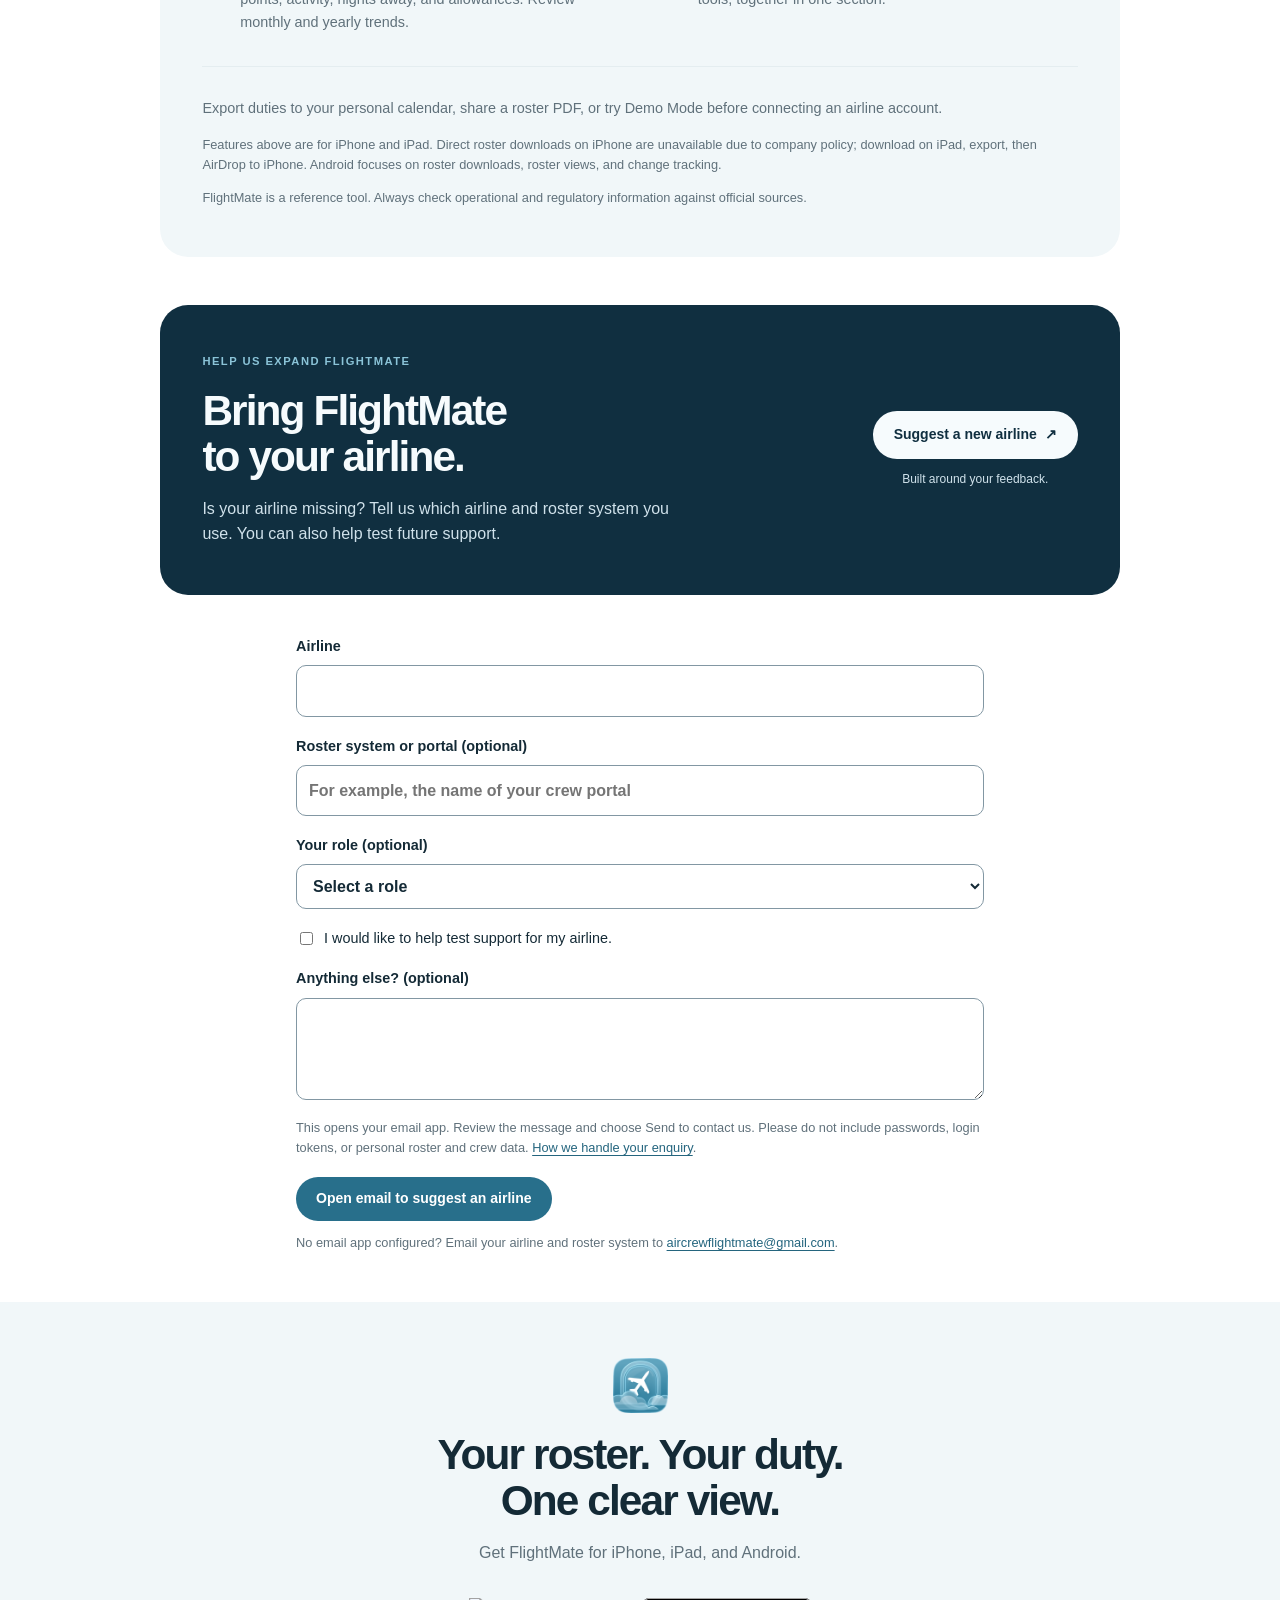
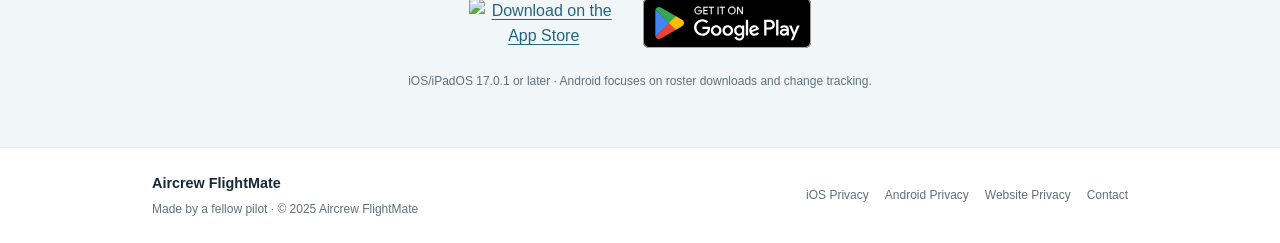
==== commit 3875a2fb: "Redesign Aircrew FlightMate website Refresh the homepage with current app branding, real app screens" ====
--- a/index.html
+++ b/index.html
@@ -1,94 +1,152 @@
 <!DOCTYPE html>
 <html lang="en">
 <head>
-  <meta charset="UTF-8" />
-  <meta name="viewport" content="width=device-width, initial-scale=1.0" />
-  <title>Aircrew FlightMate</title>
+  <meta charset="UTF-8">
+  <meta name="viewport" content="width=device-width, initial-scale=1.0">
+  <title>Aircrew FlightMate — Roster, duty &amp; flight stats</title>
+  <meta name="description" content="A clearer view of your flying. Keep your roster, duty information and flight statistics together with Aircrew FlightMate.">
+  <link rel="icon" type="image/png" href="assets/app-icon.png">
   <link rel="stylesheet" href="styles.css">
 </head>
 <body>
-  <header>
-    <div>
-      <h1>Aircrew FlightMate</h1>
-      <p>Smarter tools. Safer flights. Free forever.</p>
-    </div>
-    <div class="appstore-badge">
-      <a href="https://apps.apple.com/app/id6739976699" target="_blank" rel="noopener">
-        <img src="https://tools.applemediaservices.com/api/badges/download-on-the-app-store/black/en-us?size=250x83" alt="Download on the App Store">
+  <a class="skip-link" href="#main-content">Skip to content</a>
+  <header class="site-header">
+    <div class="header-content">
+      <a class="brand" href="./" aria-label="Aircrew FlightMate home">
+        <img src="assets/app-icon.png" alt="" width="35" height="35">
+        <span>Aircrew FlightMate</span>
       </a>
-      <p>Available for iPhone and iPad • Requires iOS 17 or later</p>
+      <nav class="site-nav" aria-label="Main navigation">
+        <a href="./#features">Features</a>
+        <a class="airline-nav" href="./#suggest-airline">Suggest an airline<span class="sparkles" aria-hidden="true"><span>✦</span><span>✦</span><span>✧</span></span></a>
+      </nav>
+      <a class="button header-download" href="./#download"><span aria-hidden="true">↓</span> Get the app</a>
     </div>
   </header>
-  <nav class="site-nav" aria-label="Main navigation">
-    <a href="./" aria-current="page">Home</a>
-    <a href="./#features">Features</a>
-    <a href="./#suggest-airline">Suggest an airline</a>
-    <a href="privacy-ios.html">iOS Privacy</a>
-    <a href="privacy-android.html">Android Privacy</a>
-    <a href="privacy-website.html">Website Privacy</a>
-  </nav>
 
-  <main>
+  <main id="main-content">
+    <section class="hero" aria-labelledby="home-heading">
+      <p class="eyebrow">Roster · Duty · Statistics</p>
+      <h1 id="home-heading">A clearer view <br><span>of your flying.</span></h1>
+      <p class="hero-description">Your roster, duty information, and flight statistics. <br>Everything you need for your flying day, in one clear view.</p>
+      <p class="hero-tagline">Built by aircrew, for aircrew.</p>
+      <div class="phone-stage">
+        <div class="phone-glow" aria-hidden="true"></div>
+        <div class="phones">
+          <figure class="phone phone-left">
+            <div class="phone-frame"><img src="assets/roster-screen.jpg" alt="FlightMate roster list with flights, standby and reporting times" width="506" height="1100" decoding="async"></div>
+            <figcaption>Your roster</figcaption>
+          </figure>
+          <figure class="phone phone-center">
+            <div class="phone-frame"><img src="assets/home-screen.jpg" alt="FlightMate Home with upcoming duties and flight statistics" width="506" height="1100" fetchpriority="high"></div>
+            <figcaption>Your day at a glance</figcaption>
+          </figure>
+          <figure class="phone phone-right">
+            <div class="phone-frame"><img src="assets/statistics-screen.jpg" alt="FlightMate statistics with rolling block and duty hours" width="506" height="1100" decoding="async"></div>
+            <figcaption>Your progress</figcaption>
+          </figure>
+        </div>
+        <p class="platform-note">Shown on iPhone. Features vary by platform.</p>
+      </div>
+    </section>
 
-  <section class="hero">
-    <h2>Spend less time calculating, more time flying</h2>
-    <p>FlightMate puts essential flight tools at your fingertips — built by aircrew, for aircrew.</p>
-    <div class="free-badge">Completely free • No ads • All features included</div>
-    <img src="icon.jpg" alt="App Icon" />
-  </section>
+    <section class="features section" id="features" aria-labelledby="features-heading">
+      <div class="section-heading">
+        <p class="eyebrow">Made for your everyday flying</p>
+        <h2 id="features-heading">One place for <br>your flying day.</h2>
+        <p>Less switching between tools.<br>More clarity, from your next duty to your yearly overview.</p>
+      </div>
+      <div class="feature-grid">
+        <article class="feature">
+          <svg class="feature-icon" aria-hidden="true" viewBox="0 0 24 24" fill="none" stroke="currentColor" stroke-width="1.5"><rect x="3" y="3" width="7" height="10" rx="1.5"/><rect x="14" y="3" width="7" height="6" rx="1.5"/><rect x="3" y="17" width="7" height="4" rx="1.5"/><rect x="14" y="13" width="7" height="8" rx="1.5"/></svg>
+          <div><h3>A Home that works for you</h3><p>Keep upcoming duties, duty and rest status, and the figures you use most in view. Arrange widgets around your workflow.</p></div>
+        </article>
+        <article class="feature">
+          <svg class="feature-icon" aria-hidden="true" viewBox="0 0 24 24" fill="none" stroke="currentColor" stroke-width="1.5"><rect x="3" y="5" width="18" height="16" rx="2"/><path d="M7 3v4m10-4v4M3 11h18M7 15h2m3 0h2m3 0h1M7 18h2m3 0h2"/></svg>
+          <div><h3>Your roster, your way</h3><p>Switch between list, calendar, and HTML views. Download current or historical rosters on iPad, then export and AirDrop a roster to iPhone.</p></div>
+        </article>
+        <article class="feature">
+          <svg class="feature-icon" aria-hidden="true" viewBox="0 0 24 24" fill="none" stroke="currentColor" stroke-width="1.5"><path d="M3 3v18h18M7 15l5-5 4 3 5-7M17 6h4v4"/></svg>
+          <div><h3>Understand your flying</h3><p>Explore block and duty hours, FDP, rolling limits, FLX points, activity, nights away, and allowances. Review monthly and yearly trends.</p></div>
+        </article>
+        <article class="feature">
+          <svg class="feature-icon" aria-hidden="true" viewBox="0 0 24 24" fill="none" stroke="currentColor" stroke-width="1.5"><rect x="5" y="2" width="14" height="20" rx="2"/><path d="M8 6h8M8 10h2m4 0h2m-8 4h2m4 0h2m-8 4h2m4 0h2"/></svg>
+          <div><h3>The tools you reach for</h3><p>Fuel, in-flight rest, roster codes, publications, and holiday tools, together in one section.</p></div>
+        </article>
+      </div>
+      <div class="feature-notes">
+        <p>Export duties to your personal calendar, share a roster PDF, or try Demo Mode before connecting an airline account.</p>
+        <p class="platform-note">Features above are for iPhone and iPad. Direct roster downloads on iPhone are unavailable due to company policy; download on iPad, export, then AirDrop to iPhone. Android focuses on roster downloads, roster views, and change tracking.</p>
+        <p class="platform-note">FlightMate is a reference tool. Always check operational and regulatory information against official sources.</p>
+      </div>
+    </section>
 
-  <section class="features" id="features">
-    <div class="feature">
-      <h3>✈️ Fuel Checks in Seconds</h3>
-      <p>Calculate uplift vs on-board fuel quickly and accurately — no manual guesswork.</p>
-    </div>
-    <div class="feature">
-      <h3>⏱️ Stay Legal, Stay Safe</h3>
-      <p>Instantly compute your duty and rest periods based on your operation's rules.</p>
-    </div>
-    <div class="feature">
-      <h3>🗓️ Your Schedule, Anywhere</h3>
-      <p>Download your roster straight into your Calendar — available anytime, anywhere.</p>
-    </div>
-  </section>
+    <section class="airline-request section" id="suggest-airline" aria-labelledby="airline-heading">
+      <div class="airline-callout">
+        <div>
+          <p class="eyebrow">Help us expand FlightMate</p>
+          <h2 id="airline-heading">Bring FlightMate <br>to your airline.</h2>
+          <p>Is your airline missing? Tell us which airline and roster system you use. You can also help test future support.</p>
+        </div>
+        <div class="airline-action">
+          <a class="button button-light" href="#airline-form">Suggest a new airline <span aria-hidden="true">↗</span></a>
+          <p>Built around your feedback.</p>
+        </div>
+      </div>
+      <div class="airline-form-container">
+        <form id="airline-form" action="mailto:aircrewflightmate@gmail.com" method="post" enctype="text/plain" aria-describedby="airline-email-note">
+          <label for="airline">Airline
+            <input id="airline" name="airline" type="text" required pattern=".*\S.*" title="Enter your airline's name." maxlength="100" autocomplete="organization">
+          </label>
+          <label for="roster-system">Roster system or portal (optional)
+            <input id="roster-system" name="roster-system" type="text" maxlength="120" placeholder="For example, the name of your crew portal">
+          </label>
+          <label for="crew-role">Your role (optional)
+            <select id="crew-role" name="crew-role">
+              <option value="">Select a role</option>
+              <option>Pilot</option>
+              <option>Cabin crew</option>
+              <option>Other</option>
+            </select>
+          </label>
+          <label class="tester-choice" for="help-test">
+            <input id="help-test" name="help-test" type="checkbox"> I would like to help test support for my airline.
+          </label>
+          <label for="airline-notes">Anything else? (optional)
+            <textarea id="airline-notes" name="airline-notes" rows="3" maxlength="600"></textarea>
+          </label>
+          <p id="airline-email-note">This opens your email app. Review the message and choose Send to contact us. Please do not include passwords, login tokens, or personal roster and crew data. <a href="privacy-website.html">How we handle your enquiry</a>.</p>
+          <button class="button" type="submit">Open email to suggest an airline</button>
+        </form>
+        <p class="email-fallback">No email app configured? Email your airline and roster system to <a href="mailto:aircrewflightmate@gmail.com?subject=New%20airline%20support%20request">aircrewflightmate@gmail.com</a>.</p>
+      </div>
+    </section>
 
-  <section class="airline-request" id="suggest-airline" aria-labelledby="airline-heading">
-    <h2 id="airline-heading">Help us bring FlightMate to your airline</h2>
-    <p>Is your airline missing? Tell us which airline and roster system you use. You can also offer to help test future support.</p>
-    <form id="airline-form" action="mailto:aircrewflightmate@gmail.com" method="post" enctype="text/plain" aria-describedby="airline-email-note">
-      <label for="airline">Airline
-        <input id="airline" name="airline" type="text" required pattern=".*\S.*" title="Enter your airline's name." maxlength="100" autocomplete="organization">
-      </label>
-      <label for="roster-system">Roster system or portal (optional)
-        <input id="roster-system" name="roster-system" type="text" maxlength="120" placeholder="For example, the name of your crew portal">
-      </label>
-      <label for="crew-role">Your role (optional)
-        <select id="crew-role" name="crew-role">
-          <option value="">Select a role</option>
-          <option>Pilot</option>
-          <option>Cabin crew</option>
-          <option>Other</option>
-        </select>
-      </label>
-      <label class="tester-choice" for="help-test">
-        <input id="help-test" name="help-test" type="checkbox"> I would like to help test support for my airline.
-      </label>
-      <label for="airline-notes">Anything else? (optional)
-        <textarea id="airline-notes" name="airline-notes" rows="3" maxlength="600"></textarea>
-      </label>
-      <p id="airline-email-note">This opens your email app. Review the message and choose Send to contact us. Please do not include passwords, login tokens, or personal roster and crew data. <a href="privacy-website.html">How we handle your enquiry</a>.</p>
-      <button type="submit">Open email to suggest an airline</button>
-    </form>
-    <p>No email app configured? Email your airline and roster system to <a href="mailto:aircrewflightmate@gmail.com?subject=New%20airline%20support%20request">aircrewflightmate@gmail.com</a>.</p>
-  </section>
-
+    <section class="download" id="download" aria-labelledby="download-heading">
+      <img class="download-icon" src="assets/app-icon.png" alt="" width="55" height="55" loading="lazy">
+      <h2 id="download-heading">Your roster. Your duty.<br>One clear view.</h2>
+      <p>Get FlightMate for iPhone, iPad, and Android.</p>
+      <div class="store-links" role="group" aria-label="Download FlightMate">
+        <a class="appstore-badge" href="https://apps.apple.com/app/id6739976699" target="_blank" rel="noopener"><img src="https://tools.applemediaservices.com/api/badges/download-on-the-app-store/black/en-us?size=250x83" alt="Download on the App Store" width="150" height="50" loading="lazy"></a>
+        <a class="google-play-badge" href="https://play.google.com/store/apps/details?id=com.aircrew.flightmate.android" target="_blank" rel="noopener"><img src="assets/google-play-badge.svg" alt="Get it on Google Play" width="169" height="50" loading="lazy"></a>
+      </div>
+      <p class="availability">iOS/iPadOS 17.0.1 or later · Android focuses on roster downloads and change tracking.</p>
+    </section>
   </main>
 
-  <footer>
-    <p>Contact: <a href="mailto:aircrewflightmate@gmail.com">aircrewflightmate@gmail.com</a></p>
-    <p id="privacy"><a href="privacy-ios.html">iOS Privacy Policy</a> · <a href="privacy-android.html">Android Privacy Policy</a> · <a id="website-privacy" href="privacy-website.html">Website Privacy</a></p>
-    <p>&copy; 2025 Aircrew FlightMate</p>
-    <p style="margin-top: 1rem;">Made with ❤️ by a fellow pilot</p>
+  <footer class="site-footer">
+    <div class="footer-content">
+      <div>
+        <a class="footer-brand" href="./">Aircrew FlightMate</a>
+        <p>Made by a fellow pilot · &copy; 2025 Aircrew FlightMate</p>
+      </div>
+      <nav class="footer-links" id="privacy" aria-label="Privacy and contact">
+        <a href="privacy-ios.html">iOS Privacy</a>
+        <a href="privacy-android.html">Android Privacy</a>
+        <a id="website-privacy" href="privacy-website.html">Website Privacy</a>
+        <a href="mailto:aircrewflightmate@gmail.com">Contact</a>
+      </nav>
+    </div>
   </footer>
   <script>
     /** Opens a user-reviewable airline enquiry in the visitor's email app without submitting form data to a server. */
--- a/styles.css
+++ b/styles.css
@@ -1,161 +1,191 @@
+:root {
+  /* Match the apps' shared teal accent and the approved website concept. */
+  --accent: #3282a1;
+  --accent-dark: #24657e;
+  --button: #286f8b;
+  --navy: #142a36;
+  --paper: #ffffff;
+  --soft: #f1f7f9;
+  --muted: #60717b;
+  --line: #e4edf0;
+}
+* { box-sizing: border-box; }
+html { scroll-padding-top: 6rem; }
 body {
-  font-family: -apple-system, BlinkMacSystemFont, 'Segoe UI', Roboto, Oxygen, Ubuntu, Cantarell, 'Open Sans', 'Helvetica Neue', sans-serif;
   margin: 0;
-  padding: 0;
-  background: #f7faff;
-  color: #1a1a1a;
+  background: var(--paper);
+  color: var(--navy);
+  font-family: -apple-system, BlinkMacSystemFont, 'Segoe UI', Roboto, sans-serif;
+  line-height: 1.6;
 }
-header {
-  background: linear-gradient(135deg, #003366, #005f8b);
-  color: white;
-  padding: 1.5rem 2rem;
-  display: flex;
-  flex-direction: column;
+a { color: var(--accent-dark); text-underline-offset: 0.2em; }
+img { display: block; max-width: 100%; height: auto; }
+h1, h2, h3 { color: var(--navy); }
+h1, h2 { font-weight: 600; line-height: 1.08; letter-spacing: -0.045em; }
+h1 { font-size: clamp(2.25rem, 6.4vw, 4.1rem); margin: 0; }
+h2 { font-size: clamp(1.9rem, 4.3vw, 2.65rem); margin: 0 0 1rem; }
+h3 { font-size: 1.05rem; line-height: 1.3; letter-spacing: -0.015em; margin: 0 0 0.5rem; font-weight: 600; }
+:focus-visible { outline: 3px solid var(--accent); outline-offset: 4px; }
+.skip-link {
+  position: fixed;
+  top: 0.5rem;
+  left: 1rem;
+  z-index: 30;
+  padding: 0.75rem 1rem;
+  background: var(--paper);
+  transform: translateY(-150%);
+}
+.skip-link:focus { transform: translateY(0); }
+.site-header { position: sticky; top: 0; z-index: 20; background: var(--paper); border-bottom: 1px solid var(--line); }
+.header-content {
+  max-width: 1040px;
+  margin: 0 auto;
+  padding: 1rem 2rem;
+  display: grid;
+  grid-template-columns: auto 1fr auto;
   align-items: center;
-  text-align: center;
-  box-shadow: 0 4px 12px rgba(0, 0, 0, 0.15);
+  gap: 1.5rem;
 }
-header h1 {
-  font-size: 2rem;
-  margin: 0;
+.brand { display: inline-flex; align-items: center; gap: 0.6rem; color: var(--navy); font-size: 1.05rem; font-weight: 600; text-decoration: none; white-space: nowrap; }
+.brand img { width: 35px; height: 35px; flex-shrink: 0; }
+.site-nav { display: flex; align-items: center; justify-content: center; gap: 1.5rem; }
+.site-nav a { display: inline-flex; align-items: center; min-height: 44px; color: var(--muted); font-size: 0.875rem; text-decoration: none; white-space: nowrap; }
+.site-nav a:hover { color: var(--accent-dark); }
+.sparkles { display: inline-block; position: relative; width: 22px; height: 25px; margin-left: 5px; color: var(--accent); }
+.sparkles span { position: absolute; animation: sparkle 2.8s ease-in-out infinite; }
+.sparkles span:nth-child(1) { top: 5px; left: 0; font-size: 15px; }
+.sparkles span:nth-child(2) { top: 0; right: 0; font-size: 9px; color: #a87516; animation-delay: 0.65s; }
+.sparkles span:nth-child(3) { bottom: 0; right: 1px; font-size: 11px; animation-delay: 1.3s; }
+@keyframes sparkle {
+  0%, 100% { opacity: 0.45; transform: scale(0.8); }
+  45% { opacity: 1; transform: scale(1.15); }
 }
-header p {
-  margin-top: 0.5rem;
-  font-size: 1.25rem;
-  font-weight: 400;
-}
-header .appstore-badge {
-  margin-top: 1rem;
-}
-@media (min-width: 600px) {
-  header {
-    flex-direction: row;
-    justify-content: space-between;
-    align-items: center;
-    text-align: left;
-  }
-  header .appstore-badge {
-    margin-top: 0;
-  }
-}
-.hero {
-  display: flex;
-  flex-direction: column;
+.button {
+  display: inline-flex;
   align-items: center;
-  text-align: center;
-  padding: 4rem 2rem;
-  background: linear-gradient(135deg, #ffffff, #f2f7fd);
-  box-shadow: 0 4px 12px rgba(0, 0, 0, 0.05);
-}
-.hero img {
-  width: 300px;
-  height: 300px;
-  margin-top: 2rem;
-  border-radius: 20%;
-  box-shadow: 0 6px 15px rgba(0, 0, 0, 0.15);
-  object-fit: cover;
-  animation: float 6s ease-in-out infinite;
-}
-.hero .free-badge {
-  background: #007aff;
-  color: white;
-  padding: 0.5rem 1rem;
-  border-radius: 8px;
-  margin-top: 1rem;
-  font-weight: 600;
-  display: inline-block;
-  box-shadow: 0 3px 8px rgba(0, 0, 0, 0.2);
-}
-@keyframes float {
-  0% { transform: translatey(0px); }
-  50% { transform: translatey(-8px); }
-  100% { transform: translatey(0px); }
-}
-.features {
-  display: flex;
-  flex-wrap: wrap;
   justify-content: center;
-  padding: 3rem 2rem;
-  background: #e6f0ff;
-}
-.feature {
-  max-width: 300px;
-  margin: 1rem;
-  background: white;
-  border-radius: 8px;
-  padding: 1.5rem;
-  text-align: center;
-  box-shadow: 0 4px 12px rgba(0, 0, 0, 0.1);
-  transition: transform 0.3s ease, box-shadow 0.3s ease;
-}
-.feature:hover {
-  transform: translateY(-5px);
-  box-shadow: 0 8px 20px rgba(0, 0, 0, 0.15);
-}
-.feature h3 {
-  margin-top: 0;
-  font-size: 1.25rem;
-}
-footer {
-  background: linear-gradient(135deg, #003366, #005f8b);
-  color: white;
-  padding: 2rem;
-  text-align: center;
-  margin-top: 3rem;
-  border-top: 1px solid #ccc;
-  font-size: 0.9rem;
-  box-shadow: 0 -4px 8px rgba(0, 0, 0, 0.15);
-}
-footer a {
-  color: #aad4ff;
-  text-decoration: none;
-}
-
-.airline-request {
-  max-width: 720px;
-  margin: 0 auto;
-  padding: 3rem 2rem;
-}
-.airline-request h2 { color: #003366; }
-.airline-request form { display: grid; gap: 1rem; }
-.airline-request label { display: grid; gap: 0.4rem; }
-.airline-request input[type="text"],
-.airline-request select,
-.airline-request textarea {
-  box-sizing: border-box;
-  width: 100%;
-  padding: 0.75rem;
-  border: 1px solid #768597;
-  border-radius: 8px;
-  background: white;
-  color: inherit;
-  font: inherit;
-}
-.airline-request .tester-choice { display: block; }
-.airline-request button {
-  justify-self: start;
-  padding: 0.85rem 1.2rem;
+  gap: 0.5rem;
+  min-height: 44px;
+  padding: 0.7rem 1.25rem;
   border: 0;
-  border-radius: 8px;
-  background: #005f8b;
+  border-radius: 999px;
+  background: var(--button);
   color: white;
   font: inherit;
+  font-size: 0.875rem;
+  font-weight: 600;
+  line-height: 1.4;
+  text-align: center;
+  text-decoration: none;
   cursor: pointer;
 }
-.airline-request :focus-visible, a:focus-visible { outline: 3px solid #007aff; outline-offset: 3px; }
-.site-nav {
-  display: flex;
-  flex-wrap: wrap;
-  justify-content: center;
-  gap: 0.5rem 1.25rem;
-  padding: 1rem 1.25rem;
-  background: #e6f0ff;
+.button:hover { background: #1e576e; }
+.hero { max-width: 1040px; margin: 0 auto; padding: 4rem 1.75rem 0; text-align: center; }
+.eyebrow { color: var(--accent-dark); font-size: 0.7rem; font-weight: 600; letter-spacing: 0.13em; text-transform: uppercase; margin: 0 0 1.1rem; }
+.hero h1 span { color: var(--accent); }
+.hero-description { max-width: 570px; margin: 1.5rem auto 0; font-size: 1.05rem; color: var(--muted); }
+.hero-tagline { font-size: 0.8rem; margin: 1.5rem 0 0; color: var(--muted); }
+.phone-stage { position: relative; max-width: 710px; margin: 0 auto; padding: 4rem 2.75rem 2rem; }
+.phone-glow { position: absolute; inset: 8rem 1rem 3rem; background: radial-gradient(ellipse, #c8e6f0, transparent 70%); opacity: 0.7; pointer-events: none; }
+.phones { position: relative; display: grid; grid-template-columns: 1fr 1.15fr 1fr; align-items: center; gap: 22px; }
+.phone { min-width: 0; margin: 0; }
+.phone-frame { padding: 7px; background: #10202b; border-radius: 32px; box-shadow: 0 22px 35px -14px #0628384d, inset 0 0 0 1px #7e929b; }
+.phone-frame img { width: 100%; border-radius: 25px; }
+.phone-left { transform: rotate(-7deg) translateY(27px); }
+.phone-right { transform: rotate(7deg) translateY(27px); }
+.phone-center { z-index: 1; }
+.phone figcaption { margin-top: 1.2rem; font-size: 0.75rem; color: var(--muted); }
+.phone-stage > .platform-note { margin: 2.25rem 0 0; }
+.platform-note { color: var(--muted); font-size: 0.8rem; }
+.section { width: calc(100% - 3.5rem); max-width: 960px; margin: 3rem auto; }
+.features { padding: 3rem 2.65rem; border-radius: 28px; background: var(--soft); }
+.section-heading { max-width: 550px; margin: 0 auto; text-align: center; }
+.section-heading > p:last-child { margin-bottom: 0; color: var(--muted); }
+.feature-grid { display: grid; grid-template-columns: 1fr 1fr; gap: 2rem 2.5rem; margin-top: 2.5rem; }
+.feature { display: grid; grid-template-columns: 25px 1fr; gap: 0.8rem; align-items: start; }
+.feature-icon { width: 24px; height: 24px; margin-top: 1px; color: var(--accent-dark); }
+.feature p { margin: 0; color: var(--muted); font-size: 0.9rem; }
+.feature-notes { margin-top: 2rem; border-top: 1px solid var(--line); padding-top: 1rem; color: var(--muted); font-size: 0.9rem; }
+.feature-notes p:last-child { margin-bottom: 0; }
+.airline-callout { display: flex; align-items: center; justify-content: space-between; gap: 2rem; padding: 3rem 2.65rem; border-radius: 28px; background: #102f40; color: #f6fbfd; }
+.airline-callout h2 { color: #f6fbfd; }
+.airline-callout .eyebrow { color: #8bc4d8; }
+.airline-callout > div:first-child > p:last-child { max-width: 470px; color: #d0e2eb; margin-bottom: 0; }
+.airline-action { flex-shrink: 0; }
+.airline-action p { margin: 0.7rem 0 0; text-align: center; color: #d0e2eb; font-size: 0.75rem; }
+.button-light { background: #f6fbfd; color: #102f40; padding: 0.9rem 1.3rem; }
+.button-light:hover { background: #e2f0f6; }
+.airline-callout :focus-visible { outline-color: #8bc4d8; }
+.airline-form-container { max-width: 720px; margin: 2.5rem auto 0; padding: 0 1rem; }
+#airline-form { display: grid; gap: 1.1rem; scroll-margin-top: 1.25rem; }
+#airline-form label { display: grid; gap: 0.45rem; font-size: 0.9rem; font-weight: 600; }
+#airline-form input[type="text"], #airline-form select, #airline-form textarea { width: 100%; min-height: 44px; padding: 0.75rem; border: 1px solid #8297a3; border-radius: 10px; background: var(--paper); color: var(--navy); font: inherit; font-size: 1rem; }
+#airline-form textarea { resize: vertical; }
+#airline-form .tester-choice { display: flex; align-items: start; gap: 0.5rem; font-weight: 400; }
+#airline-form input[type="checkbox"] { margin-top: 0.35rem; accent-color: var(--accent-dark); }
+#airline-form button { justify-self: start; }
+#airline-email-note, .email-fallback { font-size: 0.8rem; color: var(--muted); overflow-wrap: anywhere; }
+#airline-email-note { margin: 0; }
+.download { padding: 3.5rem 1.75rem; text-align: center; background: var(--soft); }
+.download-icon { width: 55px; height: 55px; margin: 0 auto 1.2rem; }
+.download > p { color: var(--muted); }
+.store-links { display: flex; flex-wrap: wrap; align-items: center; justify-content: center; gap: 1.5rem; padding: 12.5px 0; margin: 1.25rem auto 0.5rem; }
+.store-links a { display: inline-flex; border-radius: 8px; }
+.appstore-badge img { width: 150px; height: 50px; }
+.google-play-badge img { width: auto; height: 50px; }
+.download .availability { font-size: 0.75rem; margin-bottom: 0; }
+.site-footer { border-top: 1px solid var(--line); }
+.footer-content { display: flex; align-items: center; justify-content: space-between; flex-wrap: wrap; gap: 1rem; max-width: 1040px; margin: 0 auto; padding: 1.5rem 2rem; color: var(--muted); font-size: 0.75rem; }
+.footer-brand { color: var(--navy); font-weight: 600; text-decoration: none; font-size: 0.9rem; }
+.footer-content p { margin: 0.3rem 0 0; }
+.footer-links { display: flex; flex-wrap: wrap; gap: 0.25rem 1rem; }
+.footer-links a { display: inline-flex; align-items: center; min-height: 44px; color: inherit; text-decoration: none; }
+.footer-links a:hover, .footer-links a[aria-current="page"] { color: var(--accent-dark); text-decoration: underline; }
+.policy { max-width: 48rem; margin: 3.5rem auto; padding: 0 1.5rem; overflow-wrap: anywhere; line-height: 1.7; }
+.policy h1 { font-size: clamp(2rem, 4vw, 2.75rem); margin-bottom: 1.5rem; }
+.policy h2 { font-size: 1.5rem; letter-spacing: -0.02em; margin-top: 2.5rem; }
+.policy .date { color: var(--muted); }
+@media (max-width: 760px) {
+  html { scroll-padding-top: 9rem; }
+  .header-content { grid-template-columns: minmax(0, 1fr) auto; gap: 0.5rem 1rem; padding: 0.75rem 1.5rem; }
+  .brand { font-size: 1rem; }
+  .brand img { width: 32px; height: 32px; }
+  .site-nav { grid-column: 1 / -1; grid-row: 2; }
+  .header-download { grid-column: 2; grid-row: 1; }
+  .hero { padding-top: 2.5rem; }
+  .hero-description { font-size: 1rem; }
+  .phone-stage { padding: 3rem 2rem 1.5rem; }
+  .phones { gap: 12px; }
+  .phone-frame { padding: 5px; border-radius: 25px; }
+  .phone-frame img { border-radius: 20px; }
+  .features { padding: 2.5rem 1.75rem; }
+  .airline-callout { flex-direction: column; align-items: start; padding: 2.5rem 1.75rem; gap: 1.5rem; }
+  .footer-content { flex-direction: column; align-items: start; }
 }
-.site-nav a { color: #003366; padding: 0.25rem 0; text-underline-offset: 0.25rem; }
-.site-nav a[aria-current="page"] { font-weight: 700; }
-.brand { color: white; font-size: 2rem; font-weight: 700; text-decoration: none; }
-.policy { max-width: 48rem; margin: 2.5rem auto; padding: 0 1.25rem; line-height: 1.65; overflow-wrap: anywhere; }
-.policy h1, .policy h2 { color: #003366; line-height: 1.25; }
-.policy h2 { margin-top: 2.25rem; }
-.policy a { color: #005f8b; }
-.policy .date { color: #526572; }
+@media (max-width: 480px) {
+  .header-content { padding-left: 1rem; padding-right: 1rem; gap: 0.5rem; }
+  .brand { font-size: 0.85rem; gap: 0.45rem; }
+  .brand img { width: 29px; height: 29px; }
+  .header-download { padding: 0.65rem 0.8rem; font-size: 0.8rem; }
+  .site-nav { gap: 1.25rem; }
+  .site-nav a { font-size: 0.8rem; }
+  .hero { padding-left: 1.25rem; padding-right: 1.25rem; }
+  .hero-description br { display: none; }
+  .phone-stage { padding: 2.5rem 0.25rem 1rem; }
+  .phones { gap: 7px; }
+  .phone-frame { padding: 3px; border-radius: 15px; }
+  .phone-frame img { border-radius: 12px; }
+  .phone figcaption { font-size: 0.7rem; margin-top: 1rem; }
+  .phone-stage > .platform-note { font-size: 0.7rem; }
+  .section { width: calc(100% - 2rem); margin: 2rem auto; }
+  .features { padding: 2rem 1.4rem; border-radius: 22px; }
+  .feature-grid { grid-template-columns: 1fr; gap: 1.75rem; }
+  .airline-callout { padding: 2rem 1.5rem; border-radius: 22px; }
+  .airline-form-container { padding: 0; margin-top: 2rem; }
+  #airline-form button { width: 100%; }
+  .download { padding: 3rem 1.25rem; }
+  .footer-content { padding: 1.5rem; }
+}
+@media (prefers-reduced-motion: reduce) {
+  .sparkles span { animation: none; opacity: 1; transform: none; }
+}
